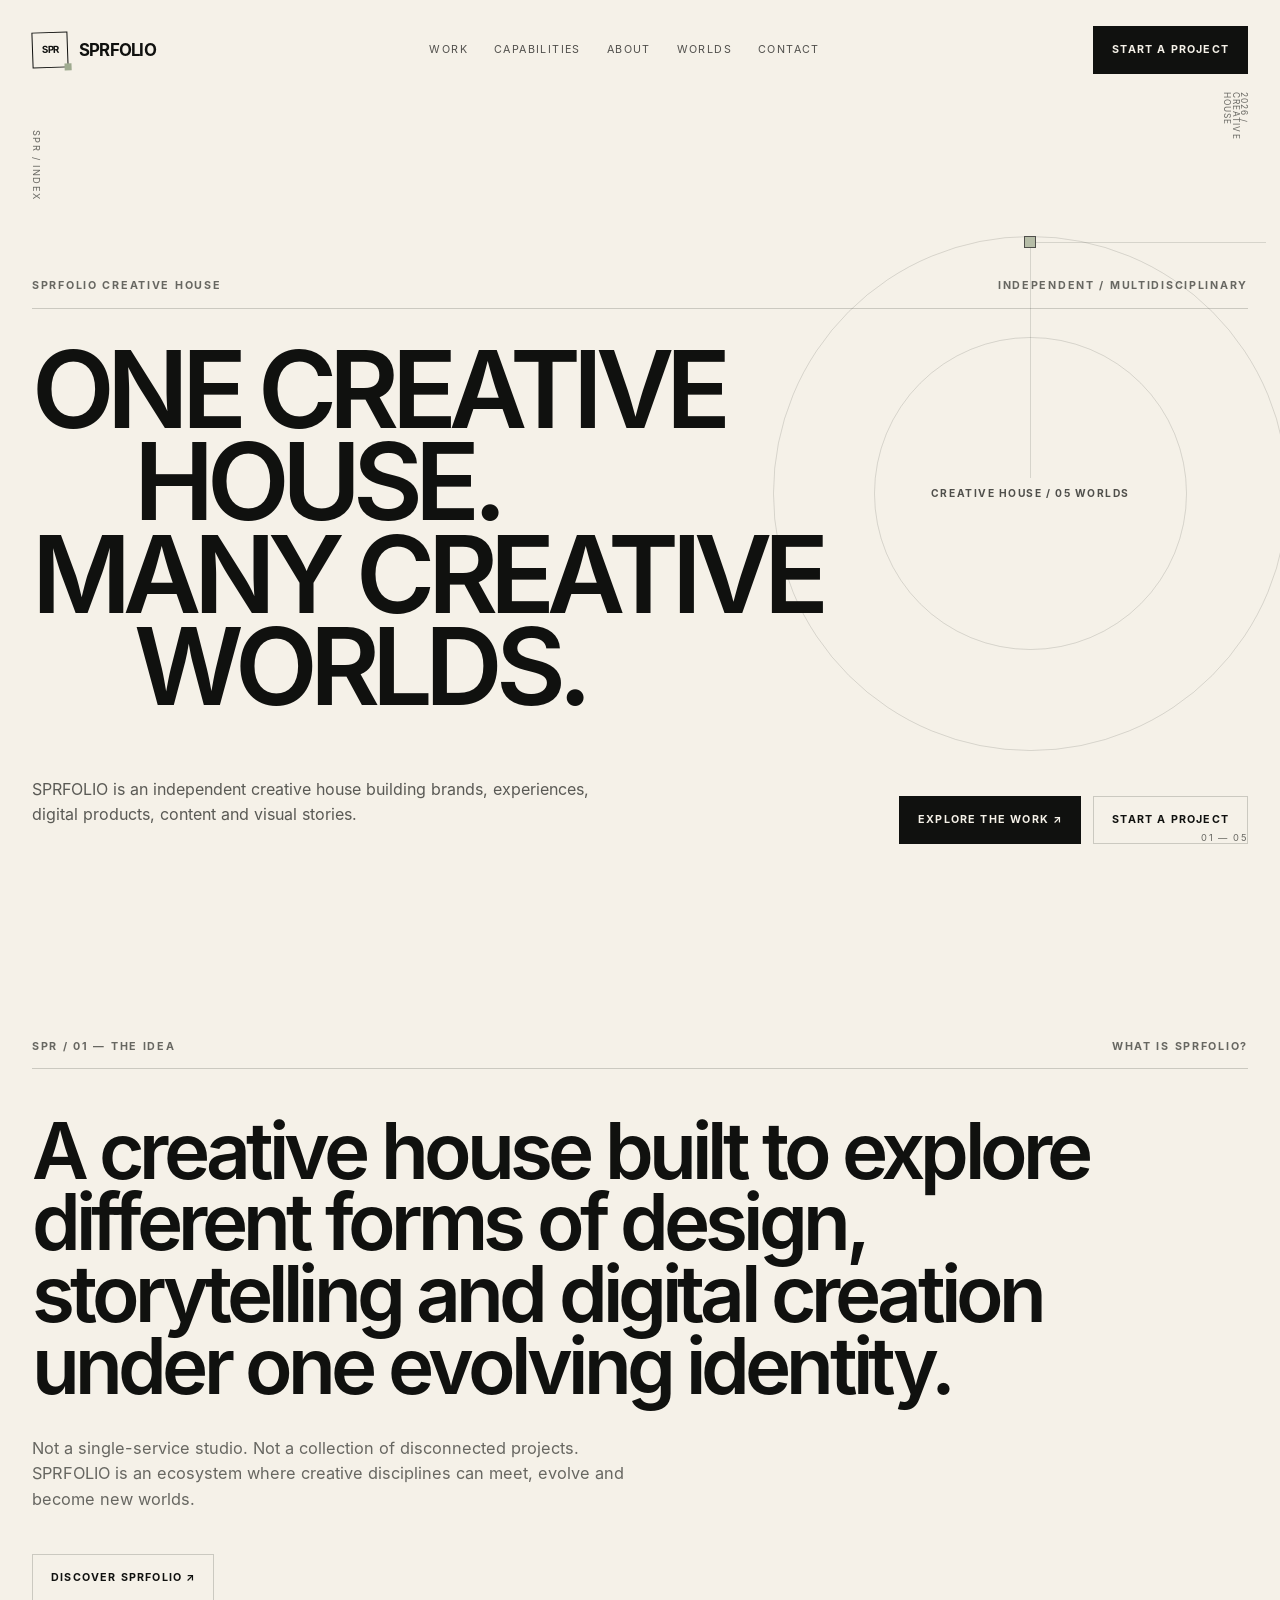
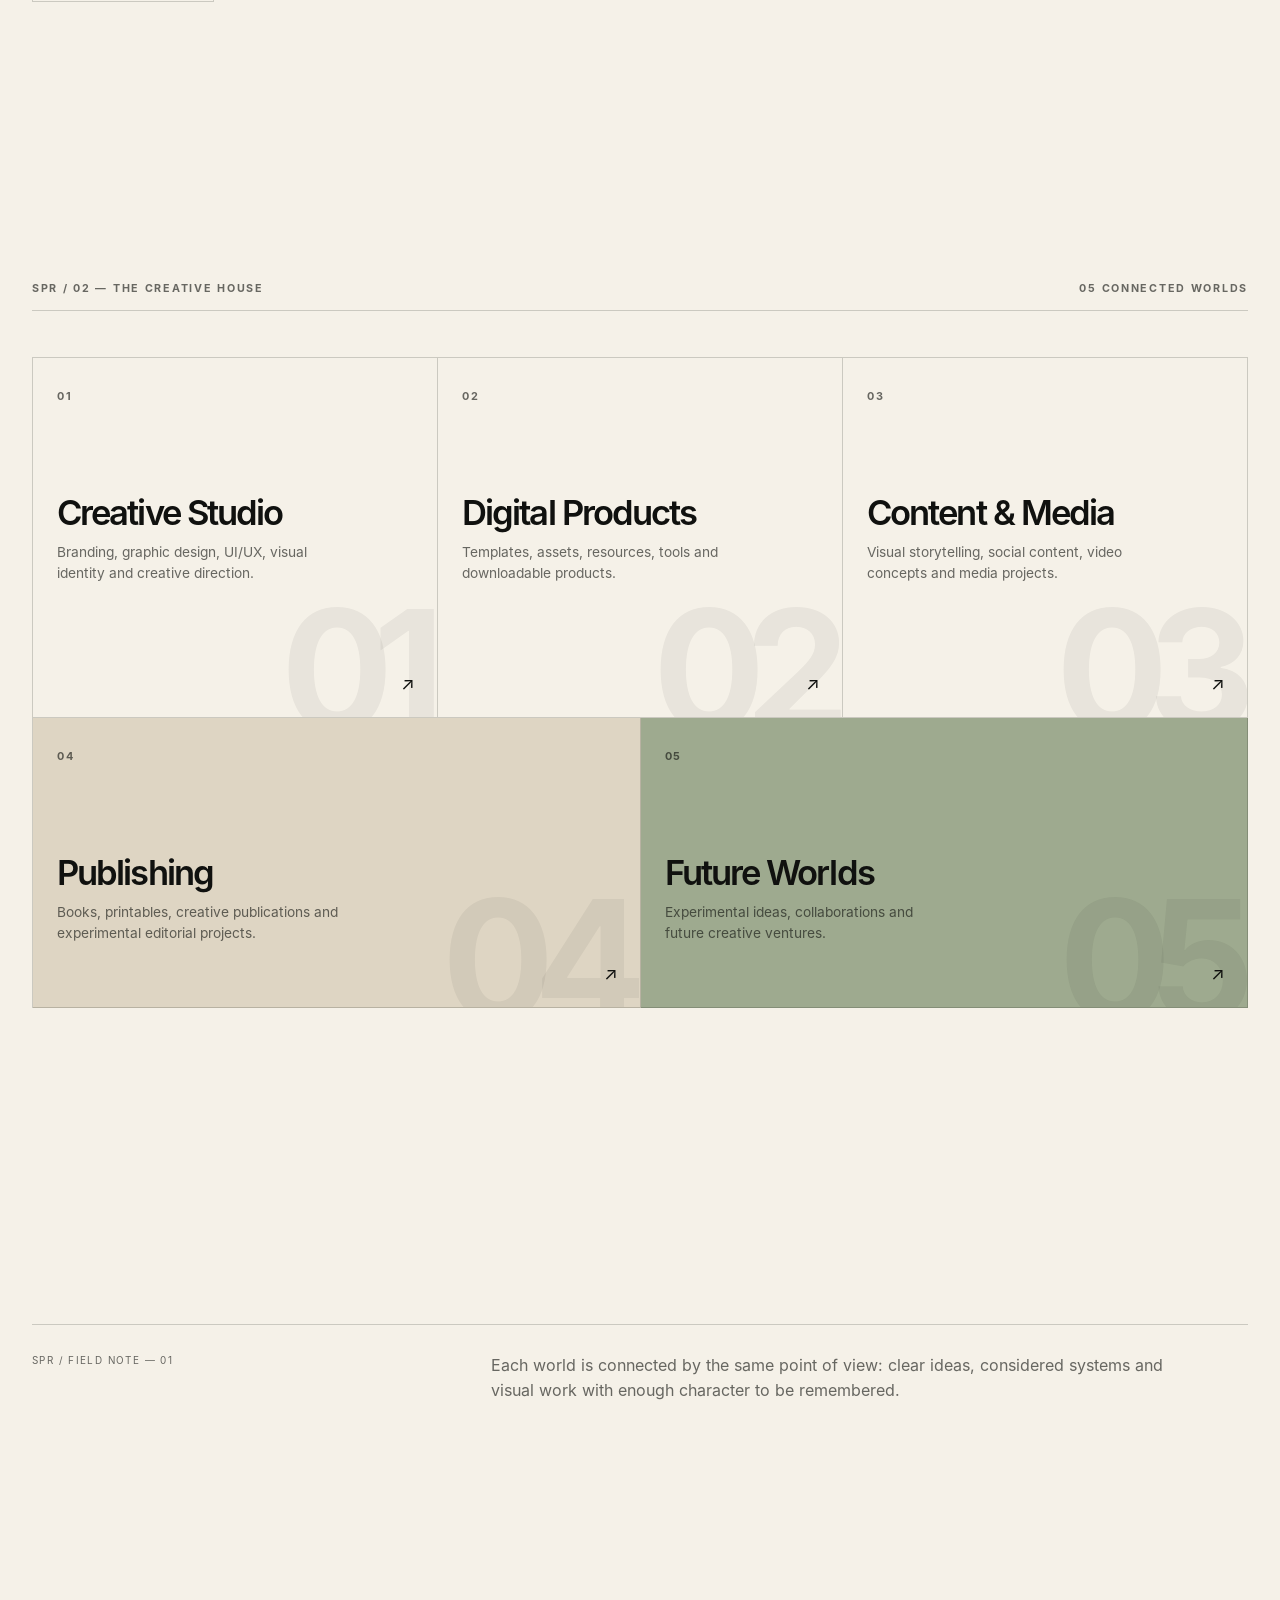
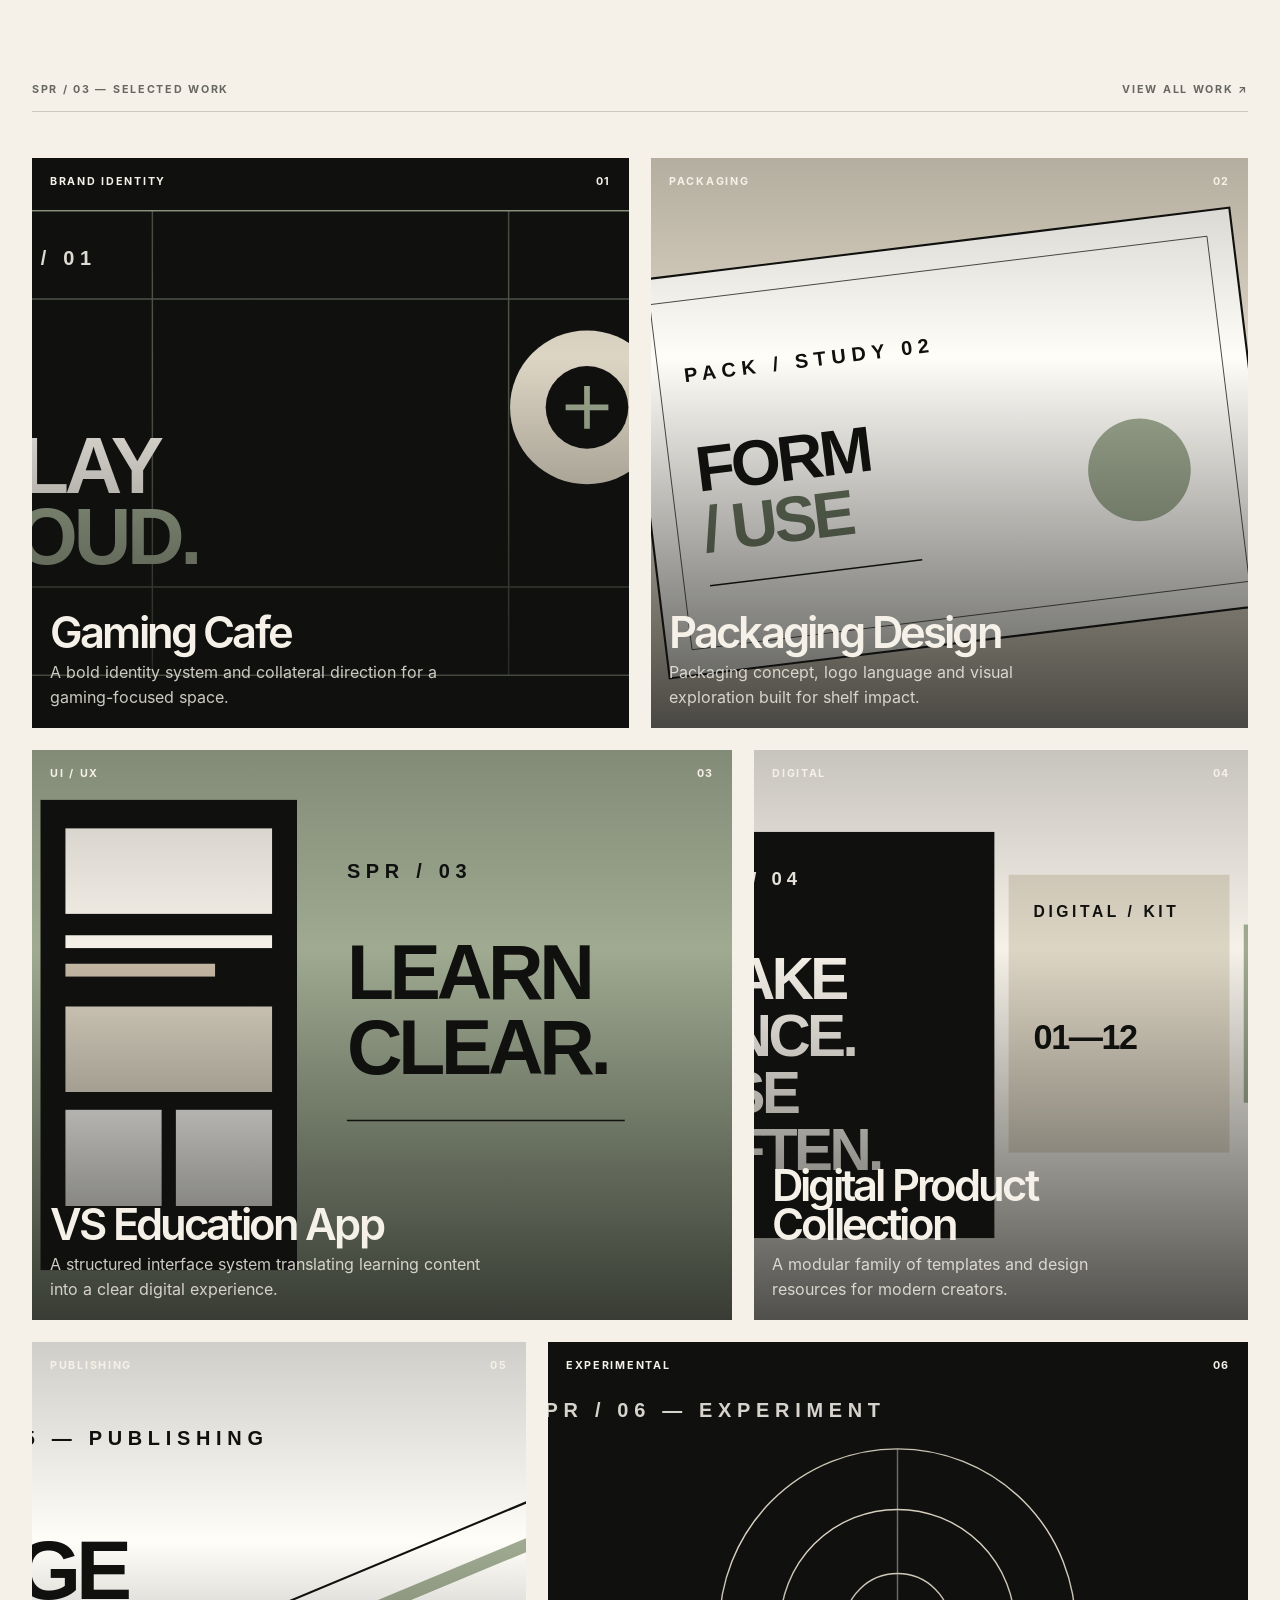
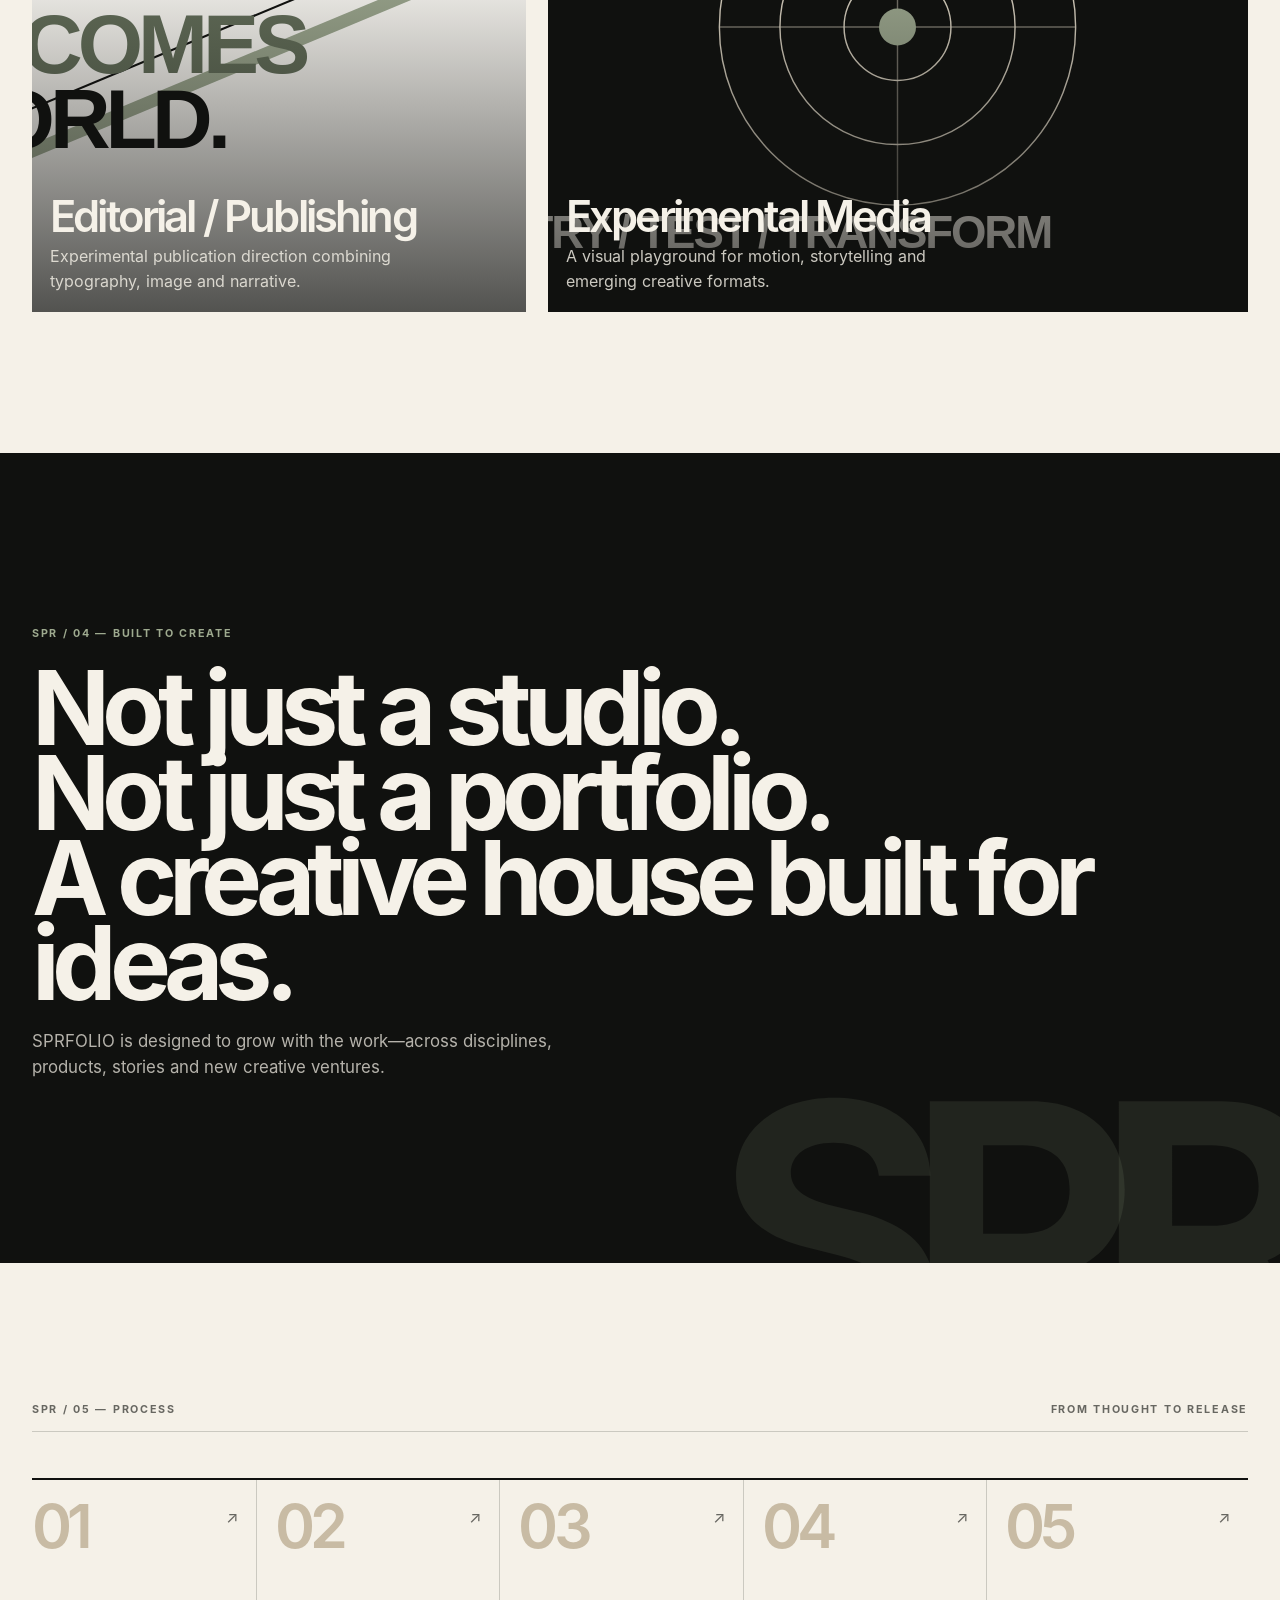
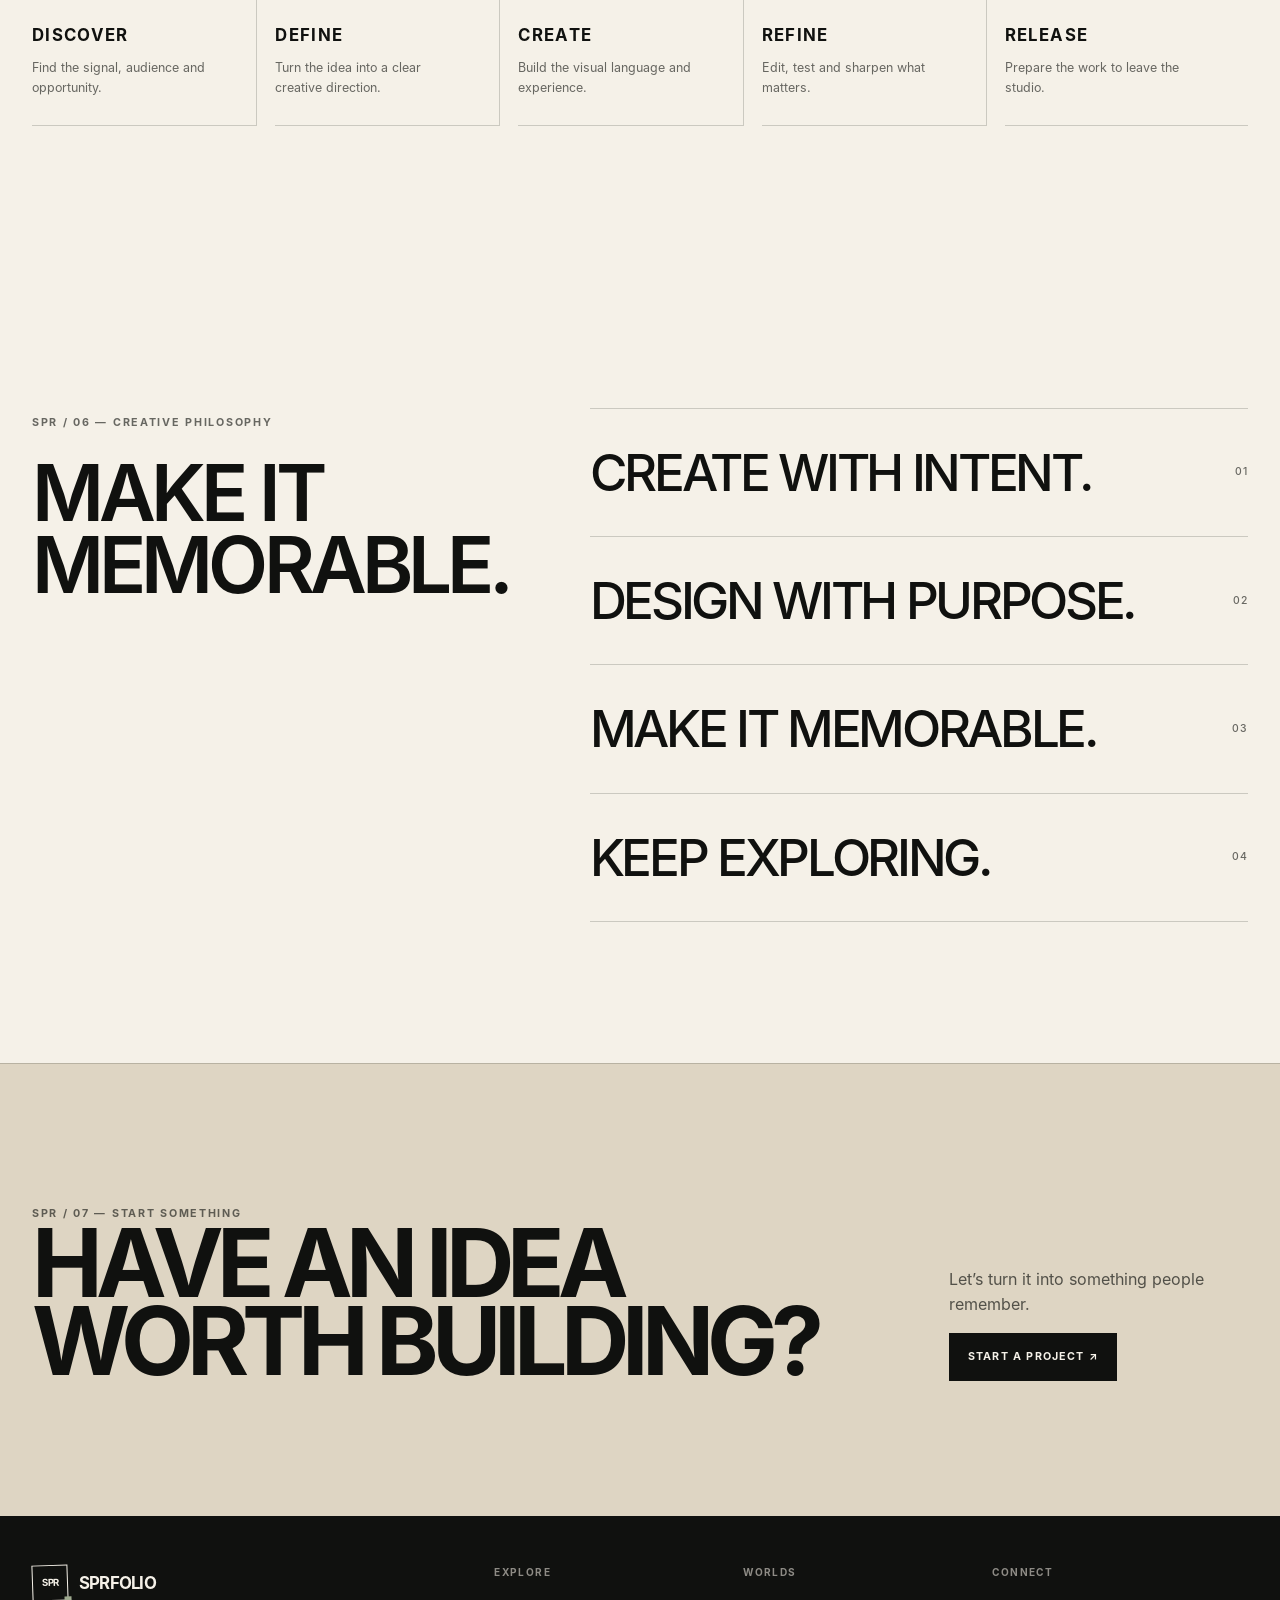
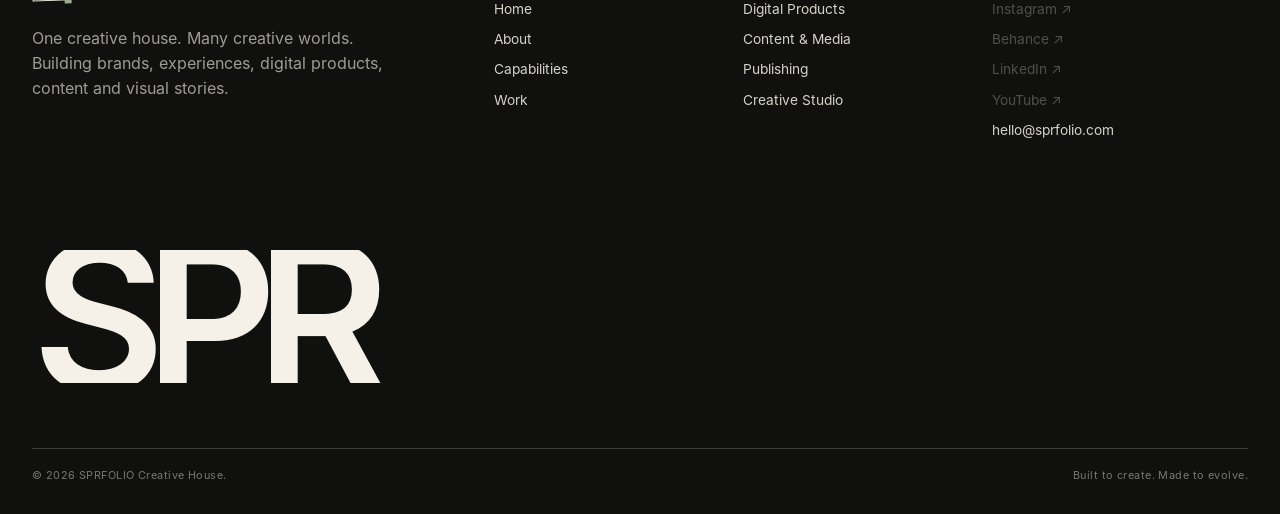
==== index.html @ b0bb8204 "Add files via upload" ====
<!doctype html><html lang="en"><head><meta charset="utf-8"><meta name="viewport" content="width=device-width,initial-scale=1"><meta name="color-scheme" content="light"><title>SPRFOLIO Creative House — Design, Digital, Content & Creative</title><meta name="description" content="SPRFOLIO is an independent creative house exploring branding, design, digital products, content, media and publishing."><meta property="og:title" content="SPRFOLIO Creative House — Design, Digital, Content & Creative"><meta property="og:description" content="SPRFOLIO is an independent creative house exploring branding, design, digital products, content, media and publishing."><meta property="og:type" content="website"><meta property="og:url" content="https://USERNAME.github.io/REPOSITORY/"><meta name="theme-color" content="#f5f1e8"><link rel="canonical" href="https://USERNAME.github.io/REPOSITORY/"><link rel="icon" href="favicon/favicon.svg"><link rel="stylesheet" href="css/style.css"><link rel="stylesheet" href="css/responsive.css"><link rel="stylesheet" href="css/animations.css"></head><body><header class="site-header"><div class="container"><nav class="nav-shell" aria-label="Primary navigation"><a class="brand" href="index.html" aria-label="SPRFOLIO home"><span class="brand-mark">SPR</span><span>SPRFOLIO</span></a><div class="nav-links"><a href="work.html">Work</a><a href="services.html">Capabilities</a><a href="about.html">About</a><a href="digital-products.html">Worlds</a><a href="contact.html">Contact</a></div><a class="nav-cta" href="contact.html">Start a project</a><button class="menu-toggle" type="button" aria-controls="mobile-navigation" aria-label="Open navigation" aria-expanded="false">☰</button></nav></div></header><div class="menu-overlay" id="mobile-navigation" aria-label="Mobile navigation" aria-hidden="true"><a href="work.html">Work ↗</a><a href="services.html">Capabilities ↗</a><a href="about.html">About ↗</a><a href="digital-products.html">Worlds ↗</a><a href="contact.html">Contact ↗</a><div class="menu-small"><span>SPRFOLIO CREATIVE HOUSE</span><span data-email></span></div></div>
<main>
<section class="hero"><div class="hero-index" aria-hidden="true"><span class="hero-node"></span><span class="hero-index-label">CREATIVE HOUSE / 05 WORLDS</span></div><div class="container"><div class="hero-copy"><div class="hero-meta"><span class="eyebrow">SPRFOLIO CREATIVE HOUSE</span><span class="eyebrow">INDEPENDENT / MULTIDISCIPLINARY</span></div><h1 class="display hero-title reveal"><span>ONE CREATIVE</span><span class="offset">HOUSE.</span><span>MANY CREATIVE</span><span class="offset">WORLDS.</span></h1><div class="hero-bottom reveal"><p class="hero-desc">SPRFOLIO is an independent creative house building brands, experiences, digital products, content and visual stories.</p><div><a class="button" href="work.html">Explore the work ↗</a> <a class="button secondary" href="contact.html">Start a project</a></div></div></div></div></section>
<section class="section"><div class="container"><div class="kicker-row"><span class="eyebrow">SPR / 01 — The idea</span><span class="eyebrow">What is SPRFOLIO?</span></div><div class="section-heading reveal"><h2 class="headline">A creative house built to explore different forms of design, storytelling and digital creation under one evolving identity.</h2><p>Not a single-service studio. Not a collection of disconnected projects. SPRFOLIO is an ecosystem where creative disciplines can meet, evolve and become new worlds.</p><a class="button secondary" href="about.html">Discover SPRFOLIO ↗</a></div></div></section>
<section class="section"><div class="container"><div class="kicker-row"><span class="eyebrow">SPR / 02 — The creative house</span><span class="eyebrow">05 connected worlds</span></div><div class="world-grid reveal"><a class="world" data-index="01" href="services.html"><span class="world-number">01</span><h3>Creative Studio</h3><p>Branding, graphic design, UI/UX, visual identity and creative direction.</p><span class="world-link">↗</span></a><a class="world" data-index="02" href="digital-products.html"><span class="world-number">02</span><h3>Digital Products</h3><p>Templates, assets, resources, tools and downloadable products.</p><span class="world-link">↗</span></a><a class="world" data-index="03" href="content-media.html"><span class="world-number">03</span><h3>Content & Media</h3><p>Visual storytelling, social content, video concepts and media projects.</p><span class="world-link">↗</span></a><a class="world" data-index="04" href="publishing.html"><span class="world-number">04</span><h3>Publishing</h3><p>Books, printables, creative publications and experimental editorial projects.</p><span class="world-link">↗</span></a><a class="world" data-index="05" href="about.html"><span class="world-number">05</span><h3>Future Worlds</h3><p>Experimental ideas, collaborations and future creative ventures.</p><span class="world-link">↗</span></a></div></div></section>
<section class="section section-note-wrap"><div class="container"><div class="section-note"><span class="editorial-mark">SPR / FIELD NOTE — 01</span><p>Each world is connected by the same point of view: clear ideas, considered systems and visual work with enough character to be remembered.</p></div></div></section>
<section class="section"><div class="container"><div class="kicker-row"><span class="eyebrow">SPR / 03 — Selected work</span><a class="eyebrow" href="work.html">View all work ↗</a></div><div class="work-grid reveal"><a class="project" href="work.html"><div class="project-visual"><img src="assets/work/gaming-cafe.svg" alt="SPRFOLIO project visual 1"></div><div class="project-top"><span class="label">Brand Identity</span><span class="label">01</span></div><div class="project-content"><h3>Gaming Cafe</h3><p>A bold identity system and collateral direction for a gaming-focused space.</p></div></a><a class="project" href="work.html"><div class="project-visual"><img src="assets/work/packaging.svg" alt="SPRFOLIO project visual 2"></div><div class="project-top"><span class="label">Packaging</span><span class="label">02</span></div><div class="project-content"><h3>Packaging Design</h3><p>Packaging concept, logo language and visual exploration built for shelf impact.</p></div></a><a class="project" href="work.html"><div class="project-visual"><img src="assets/work/vs-education.svg" alt="SPRFOLIO project visual 3"></div><div class="project-top"><span class="label">UI / UX</span><span class="label">03</span></div><div class="project-content"><h3>VS Education App</h3><p>A structured interface system translating learning content into a clear digital experience.</p></div></a><a class="project" href="work.html"><div class="project-visual"><img src="assets/work/digital-product.svg" alt="SPRFOLIO project visual 4"></div><div class="project-top"><span class="label">Digital</span><span class="label">04</span></div><div class="project-content"><h3>Digital Product Collection</h3><p>A modular family of templates and design resources for modern creators.</p></div></a><a class="project" href="work.html"><div class="project-visual"><img src="assets/work/publishing.svg" alt="SPRFOLIO project visual 5"></div><div class="project-top"><span class="label">Publishing</span><span class="label">05</span></div><div class="project-content"><h3>Editorial / Publishing</h3><p>Experimental publication direction combining typography, image and narrative.</p></div></a><a class="project" href="work.html"><div class="project-visual"><img src="assets/work/experimental.svg" alt="SPRFOLIO project visual 6"></div><div class="project-top"><span class="label">Experimental</span><span class="label">06</span></div><div class="project-content"><h3>Experimental Media</h3><p>A visual playground for motion, storytelling and emerging creative formats.</p></div></a></div></div></section>
<section class="statement"><div class="container"><span class="eyebrow">SPR / 04 — Built to create</span><h2>Not just a studio.<br>Not just a portfolio.<br>A creative house built for ideas.</h2><p>SPRFOLIO is designed to grow with the work—across disciplines, products, stories and new creative ventures.</p></div></section>
<section class="section"><div class="container"><div class="kicker-row"><span class="eyebrow">SPR / 05 — Process</span><span class="eyebrow">From thought to release</span></div><div class="process reveal"><div class="process-step"><strong>01</strong><h3>DISCOVER</h3><p>Find the signal, audience and opportunity.</p></div><div class="process-step"><strong>02</strong><h3>DEFINE</h3><p>Turn the idea into a clear creative direction.</p></div><div class="process-step"><strong>03</strong><h3>CREATE</h3><p>Build the visual language and experience.</p></div><div class="process-step"><strong>04</strong><h3>REFINE</h3><p>Edit, test and sharpen what matters.</p></div><div class="process-step"><strong>05</strong><h3>RELEASE</h3><p>Prepare the work to leave the studio.</p></div></div></div></section>
<section class="section"><div class="container"><div class="principles"><div><span class="eyebrow">SPR / 06 — Creative philosophy</span><h2 class="headline principle-heading">MAKE IT<br>MEMORABLE.</h2></div><div class="principle-list reveal"><div class="principle">CREATE WITH INTENT.<span>01</span></div><div class="principle">DESIGN WITH PURPOSE.<span>02</span></div><div class="principle">MAKE IT MEMORABLE.<span>03</span></div><div class="principle">KEEP EXPLORING.<span>04</span></div></div></div></div></section>
<section class="cta"><div class="container"><div class="cta-inner"><div><span class="eyebrow">SPR / 07 — Start something</span><h2>HAVE AN IDEA WORTH BUILDING?</h2></div><div><p>Let’s turn it into something people remember.</p><a class="button" href="contact.html">Start a project ↗</a></div></div></div></section></main><footer class="site-footer"><div class="container"><div class="footer-grid"><div class="footer-brand"><a class="brand" href="index.html"><span class="brand-mark">SPR</span><span>SPRFOLIO</span></a><p>One creative house. Many creative worlds. Building brands, experiences, digital products, content and visual stories.</p></div><div class="footer-col"><h4>Explore</h4><a href="index.html">Home</a><a href="about.html">About</a><a href="services.html">Capabilities</a><a href="work.html">Work</a></div><div class="footer-col"><h4>Worlds</h4><a href="digital-products.html">Digital Products</a><a href="content-media.html">Content & Media</a><a href="publishing.html">Publishing</a><a href="services.html">Creative Studio</a></div><div class="footer-col"><h4>Connect</h4><span class="social-pending" data-social="instagram" aria-disabled="true">Instagram ↗</span><span class="social-pending" data-social="behance" aria-disabled="true">Behance ↗</span><span class="social-pending" data-social="linkedin" aria-disabled="true">LinkedIn ↗</span><span class="social-pending" data-social="youtube" aria-disabled="true">YouTube ↗</span><a href="mailto:hello@sprfolio.com" data-email>hello@sprfolio.com</a></div></div><div class="footer-signature" aria-hidden="true">SPR</div><div class="footer-bottom"><span>© <span data-year></span> SPRFOLIO Creative House.</span><span>Built to create. Made to evolve.</span></div></div></footer>
<script src="js/main.js" defer></script><script src="js/navigation.js" defer></script></body></html>
---- css/style.css ----
@font-face{font-family:'Inter';src:url('../assets/fonts/woff2/Inter-Regular.woff2') format('woff2');font-weight:400;font-style:normal;font-display:swap}
@font-face{font-family:'Inter';src:url('../assets/fonts/woff2/Inter-Medium.woff2') format('woff2');font-weight:500;font-style:normal;font-display:swap}
@font-face{font-family:'Inter';src:url('../assets/fonts/woff2/Inter-SemiBold.woff2') format('woff2');font-weight:600;font-style:normal;font-display:swap}
@font-face{font-family:'Inter';src:url('../assets/fonts/woff2/Inter-Bold.woff2') format('woff2');font-weight:700;font-style:normal;font-display:swap}
@font-face{font-family:'Inter';src:url('../assets/fonts/woff2/Inter-ExtraBold.woff2') format('woff2');font-weight:800;font-style:normal;font-display:swap}

:root{
  --ink:#10110f;
  --paper:#f5f1e8;
  --white:#fffdf8;
  --beige:#ded5c3;
  --beige-deep:#c8bba4;
  --sage:#9eaa8f;
  --sage-deep:#64705a;
  --muted:rgba(16,17,15,.62);
  --line:rgba(16,17,15,.18);
  --line-dark:rgba(245,241,232,.2);
  --max:1440px;
  --ease:cubic-bezier(.2,.75,.2,1);
  --radius:0;
  --font-primary:'Inter',sans-serif;
  --space-xs:.5rem;
  --space-sm:1rem;
  --space-md:1.5rem;
  --space-lg:2.5rem;
  --space-xl:5rem;
}

*{box-sizing:border-box}
html{scroll-behavior:smooth;background:var(--paper)}
body{margin:0;background:var(--paper);color:var(--ink);font-family:var(--font-primary);line-height:1.55;overflow-x:hidden}
::selection{background:var(--sage);color:var(--ink)}
a{color:inherit;text-decoration:none}
button,input,select,textarea,option{font:inherit}
button{cursor:pointer}
.container{width:min(calc(100% - 64px),var(--max));margin-inline:auto}
.eyebrow,.label{font-size:.67rem;line-height:1.2;letter-spacing:.16em;text-transform:uppercase;font-weight:700;color:var(--muted)}
.display{font-size:clamp(3.7rem,8.4vw,9.4rem);line-height:.86;letter-spacing:-.072em;margin:0;font-weight:600}
.headline{font-size:clamp(2.65rem,6.1vw,6.8rem);line-height:.92;letter-spacing:-.062em;margin:0;font-weight:600}
.section{padding:clamp(90px,11vw,170px) 0}
.rule{height:1px;background:var(--line)}
.accent{color:var(--sage-deep)}

/* Brand / navigation */
.site-header{position:fixed;z-index:40;top:0;left:0;right:0;padding:18px 0;pointer-events:none;transform:translateY(0);transition:transform .42s var(--ease),opacity .42s ease;will-change:transform}.site-header.is-hidden{transform:translateY(calc(-100% - 24px));opacity:0}
.nav-shell{pointer-events:auto;display:flex;align-items:center;justify-content:space-between;min-height:58px;padding:8px 0;border-bottom:1px solid transparent;transition:background .3s ease,border-color .3s ease,box-shadow .3s ease}.site-header.is-scrolled .nav-shell{padding:8px 12px;border-color:var(--line);background:rgba(245,241,232,.9);backdrop-filter:blur(16px);-webkit-backdrop-filter:blur(16px);box-shadow:0 10px 30px rgba(16,17,15,.05)}
.brand{display:flex;align-items:center;gap:11px;font-weight:700;letter-spacing:-.045em;font-size:1.05rem}
.brand-mark{width:36px;height:36px;display:grid;place-items:center;border:1px solid var(--ink);font-size:.61rem;letter-spacing:-.09em;font-weight:700;position:relative;transform:rotate(-2deg)}
.brand-mark::after{content:"";position:absolute;width:7px;height:7px;background:var(--sage);right:-4px;bottom:-4px}
.nav-links{display:flex;gap:26px;align-items:center}
.nav-links a{font-size:.67rem;letter-spacing:.13em;text-transform:uppercase;color:rgba(16,17,15,.72);transition:color .25s ease}
.nav-links a:hover,.nav-links a[aria-current=page]{color:var(--ink)}
.nav-cta,.button{display:inline-flex;align-items:center;justify-content:center;gap:12px;min-height:48px;padding:0 18px;border:1px solid var(--ink);background:var(--ink);color:var(--paper);font-size:.67rem;font-weight:700;letter-spacing:.11em;text-transform:uppercase;transition:transform .3s var(--ease),background .3s,color .3s,border-color .3s}
.nav-cta:hover,.button:hover{transform:translateY(-3px);background:var(--sage);border-color:var(--sage);color:var(--ink)}
.button.secondary{background:transparent;color:var(--ink);border-color:var(--line)}
.button.secondary:hover{background:var(--white);border-color:var(--ink)}
.menu-toggle{display:none;background:none;border:0;color:var(--ink);font-size:1.25rem;width:42px;height:42px}

/* Hero: SPRFOLIO index / creative ecosystem */
.hero{min-height:100svh;display:flex;align-items:flex-end;padding:165px 0 56px;position:relative;isolation:isolate;background:var(--paper);overflow:hidden}
.hero::before{content:"SPR / INDEX";position:absolute;left:32px;top:130px;font-size:.58rem;line-height:1;letter-spacing:.15em;color:var(--muted);writing-mode:vertical-rl;pointer-events:none}
.hero::after{content:"01 — 05";position:absolute;right:32px;bottom:58px;font-size:.58rem;line-height:1;letter-spacing:.15em;color:var(--muted);pointer-events:none}
.hero-copy{max-width:1250px;width:100%}
.hero-meta{display:flex;justify-content:space-between;gap:30px;margin-bottom:34px;padding-bottom:15px;border-bottom:1px solid var(--line)}
.hero-meta span:last-child{text-align:right}
.hero-title span{display:block}
.hero-title .offset{margin-left:8vw}
.hero-bottom{display:grid;grid-template-columns:1fr auto;align-items:end;gap:40px;margin-top:48px}
.hero-desc{max-width:570px;color:rgba(16,17,15,.68);font-size:1rem;line-height:1.6}
.hero-bottom .button+.button{margin-left:7px}
.hero-index{position:absolute;z-index:-1;right:-5vw;top:20%;width:min(49vw,720px);height:min(49vw,720px);opacity:.72;pointer-events:none}
.hero-index::before{content:"";position:absolute;inset:9%;border:1px solid var(--line);border-radius:50%}
.hero-index::after{content:"";position:absolute;inset:25%;border:1px solid var(--line);border-radius:50%}
.hero-node{position:absolute;left:50%;top:9%;width:12px;height:12px;background:var(--sage);border:1px solid var(--ink);transform:translateX(-50%)}
.hero-node::before,.hero-node::after{content:"";position:absolute;background:var(--ink)}
.hero-node::before{width:1px;height:230px;left:5px;top:11px;opacity:.18}
.hero-node::after{height:1px;width:230px;left:11px;top:5px;opacity:.18}
.hero-index-label{position:absolute;left:50%;top:50%;transform:translate(-50%,-50%);font-size:.64rem;letter-spacing:.15em;font-weight:700;white-space:nowrap}

/* Editorial section rhythm */
.kicker-row{display:flex;justify-content:space-between;gap:24px;margin-bottom:46px;padding-bottom:14px;border-bottom:1px solid var(--line)}
.section-heading{max-width:1120px}
.section-heading p{max-width:610px;color:var(--muted);font-size:1.02rem;margin:34px 0}

/* Creative worlds = connected index, not cards */
.world-grid{display:grid;grid-template-columns:repeat(12,1fr);border-top:1px solid var(--line);border-left:1px solid var(--line);position:relative}
.world{min-height:360px;padding:24px;grid-column:span 4;border-right:1px solid var(--line);border-bottom:1px solid var(--line);position:relative;overflow:hidden;transition:background .35s ease,color .35s ease,transform .35s var(--ease)}
.world:nth-child(4){grid-column:span 6;min-height:290px;background:var(--beige)}
.world:nth-child(5){grid-column:span 6;min-height:290px;background:var(--sage)}
.world:hover{background:var(--ink);color:var(--paper);transform:translateY(-4px);z-index:2}
.world-number{font-size:.68rem;letter-spacing:.15em;color:var(--muted);font-weight:700}
.world:hover .world-number{color:var(--sage)}
.world h3{font-size:clamp(1.7rem,2.7vw,2.7rem);line-height:.95;letter-spacing:-.055em;margin:90px 0 12px;font-weight:600}
.world p{color:var(--muted);font-size:.86rem;margin:0;max-width:290px}
.world:hover p{color:rgba(245,241,232,.72)}
.world-link{position:absolute;right:22px;bottom:20px;font-size:1.1rem}
.world::after{content:attr(data-index);position:absolute;right:12px;bottom:-.22em;font-size:clamp(7rem,13vw,12rem);line-height:1;color:rgba(16,17,15,.055);font-weight:700;letter-spacing:-.12em;pointer-events:none}.world:hover::after{color:rgba(245,241,232,.08)}

/* Work: authored project covers */
.work-grid{display:grid;grid-template-columns:repeat(12,1fr);gap:22px}
.project{grid-column:span 6;min-height:570px;background:var(--ink);color:var(--paper);border:0;position:relative;overflow:hidden;display:flex;flex-direction:column;justify-content:space-between;padding:18px;transition:transform .45s var(--ease),box-shadow .45s var(--ease)}
.project:nth-child(3){grid-column:span 7}.project:nth-child(4){grid-column:span 5}.project:nth-child(5){grid-column:span 5}.project:nth-child(6){grid-column:span 7}
.project:hover{transform:translateY(-5px);box-shadow:14px 14px 0 var(--sage)}
.project-visual{position:absolute;inset:0;overflow:hidden;background:var(--ink)}
.project-visual img{width:100%;height:100%;display:block;object-fit:cover;transition:transform .7s var(--ease);filter:saturate(.92)}
.project:hover .project-visual img{transform:scale(1.025)}
.project-visual::after{content:"";position:absolute;inset:0;background:linear-gradient(180deg,rgba(16,17,15,.2),transparent 35%,rgba(16,17,15,.72));pointer-events:none}
.project-content,.project-top{position:relative;z-index:2}.project-top{display:flex;justify-content:space-between}.project-content{margin-top:auto;padding-right:70px}.project h3{font-size:clamp(2rem,3.4vw,3.7rem);line-height:.9;letter-spacing:-.065em;margin:8px 0;font-weight:600}.project p{max-width:430px;color:rgba(245,241,232,.82);margin:0}.project .label{color:var(--paper)}
.project::after{content:"OPEN CASE / ↗";position:absolute;right:20px;bottom:20px;z-index:3;font-size:.61rem;letter-spacing:.14em;color:var(--paper);padding:8px 9px;border:1px solid rgba(245,241,232,.45);opacity:0;transform:translateY(8px);transition:.3s ease}.project:hover::after{opacity:1;transform:none}

/* Signature statement */
.statement{background:var(--ink);color:var(--paper);padding:clamp(100px,13vw,190px) 0;position:relative;overflow:hidden}
.statement::after{content:"SPR";position:absolute;right:-.02em;bottom:-.24em;font-size:clamp(12rem,28vw,34rem);line-height:.65;color:rgba(158,170,143,.12);font-weight:700;letter-spacing:-.12em;pointer-events:none}
.statement .eyebrow{color:var(--sage)}
.statement h2{max-width:1150px;font-size:clamp(3.4rem,8vw,9.4rem);line-height:.83;letter-spacing:-.075em;margin:22px 0;position:relative;z-index:1}
.statement p{max-width:570px;font-size:1.05rem;color:rgba(245,241,232,.72);position:relative;z-index:1}

/* Process: editorial sequence, not service cards */
.process{display:grid;grid-template-columns:repeat(5,1fr);border-top:2px solid var(--ink)}
.process-step{padding:22px 18px 28px 0;min-height:205px;border-bottom:1px solid var(--line);position:relative;overflow:hidden}.process-step:not(:last-child){margin-right:18px;border-right:1px solid var(--line)}
.process-step strong{display:block;font-size:3.8rem;line-height:.8;color:var(--beige-deep);letter-spacing:-.08em;font-weight:600}.process-step h3{font-size:1.05rem;margin:72px 0 0;font-weight:700;letter-spacing:.08em}.process-step p{color:var(--muted);font-size:.78rem;max-width:180px;margin:10px 0 0}.process-step::after{content:"↗";position:absolute;right:18px;top:25px;color:var(--muted)}.process-step:hover{background:transparent}.process-step:hover strong{color:var(--sage-deep)}

/* Principles */
.principles{display:grid;grid-template-columns:1fr 2fr;gap:80px}
.principle-list{border-top:1px solid var(--line)}
.principle{display:flex;align-items:center;justify-content:space-between;padding:24px 0;border-bottom:1px solid var(--line);font-size:clamp(1.9rem,4vw,4.8rem);letter-spacing:-.065em;font-weight:500;transition:padding .3s ease,color .3s ease}
.principle:hover{padding-left:16px;color:var(--sage-deep)}
.principle span{font-size:.65rem;color:var(--muted);letter-spacing:.1em}

/* CTA / footer signature */
.cta{padding:135px 0;border-top:1px solid var(--line);background:var(--beige)}
.cta-inner{display:flex;justify-content:space-between;align-items:flex-end;gap:40px}
.cta h2{font-size:clamp(3.1rem,7.4vw,8rem);line-height:.83;letter-spacing:-.075em;margin:0;max-width:1000px}
.cta p{max-width:430px;color:rgba(16,17,15,.68)}
.site-footer{background:var(--ink);color:var(--paper);padding:48px 0 30px;border-top:1px solid var(--ink)}
.site-footer .brand-mark{border-color:var(--paper)}
.site-footer .brand-mark::after{background:var(--sage)}
.footer-grid{display:grid;grid-template-columns:2fr 1fr 1fr 1.2fr;gap:36px}
.footer-brand p{color:rgba(245,241,232,.62);max-width:380px;margin-top:25px}
.footer-signature{margin-top:100px;font-size:clamp(5rem,16vw,15rem);line-height:.65;letter-spacing:-.1em;font-weight:600;color:var(--paper);overflow:hidden}
.footer-col h4{font-size:.63rem;letter-spacing:.14em;text-transform:uppercase;color:rgba(245,241,232,.55);margin:0 0 18px}
.footer-col a{display:block;margin:9px 0;color:rgba(245,241,232,.86);font-size:.86rem;transition:color .25s ease,transform .25s ease}
.footer-col a:hover{color:var(--sage);transform:translateX(4px)}
.footer-bottom{margin-top:65px;padding-top:18px;border-top:1px solid var(--line-dark);display:flex;justify-content:space-between;color:rgba(245,241,232,.45);font-size:.68rem;letter-spacing:.04em}

/* Interior pages */
.page-hero{padding:185px 0 90px;border-bottom:1px solid var(--line);position:relative}
.page-hero::after{content:"SPR / 00";position:absolute;right:32px;bottom:30px;font-size:.62rem;letter-spacing:.16em;color:var(--muted)}
.page-hero .display{max-width:1200px;font-size:clamp(3.7rem,8vw,9.1rem)}
.page-hero p{max-width:680px;color:var(--muted);font-size:1.05rem;margin:34px 0 0}
.split{display:grid;grid-template-columns:1fr 2fr;gap:90px}
.copy{max-width:780px}.copy h2{font-size:clamp(2.4rem,5.2vw,5.6rem);line-height:.9;letter-spacing:-.06em;margin:0 0 28px;font-weight:600}.copy p{color:rgba(16,17,15,.68);font-size:1.02rem}
.cap-grid{display:grid;grid-template-columns:repeat(2,1fr);gap:1px;background:var(--line);border:1px solid var(--line)}
.cap{background:var(--paper);padding:30px;min-height:280px;transition:background .3s ease}.cap:hover{background:var(--white)}
.cap h3{font-size:1.55rem;margin:52px 0 16px;font-weight:600}.cap ul{padding:0;margin:0;list-style:none;color:var(--muted)}.cap li{padding:5px 0}
.timeline{border-top:1px solid var(--line)}
.timeline-row{display:grid;grid-template-columns:140px 1fr 2fr;gap:30px;padding:30px 0;border-bottom:1px solid var(--line)}.timeline-row p{color:var(--muted);margin:0}
.universe{display:grid;grid-template-columns:repeat(4,1fr);gap:0;border-top:1px solid var(--line);border-left:1px solid var(--line)}
.universe span{border-right:1px solid var(--line);border-bottom:1px solid var(--line);padding:24px;min-height:110px;display:flex;align-items:flex-end;font-size:1.05rem;transition:.3s}.universe span:hover{background:var(--sage);color:var(--ink)}

/* Portfolio */
.filter-bar{display:flex;flex-wrap:wrap;gap:7px;margin-bottom:30px}
.filter{border:1px solid var(--line);background:transparent;color:var(--muted);padding:10px 13px;font-size:.62rem;letter-spacing:.1em;text-transform:uppercase;font-weight:700;transition:.25s}
.filter.active,.filter:hover{background:var(--ink);border-color:var(--ink);color:var(--paper)}
.portfolio-grid{display:grid;grid-template-columns:repeat(12,1fr);gap:16px}
.portfolio-card{grid-column:span 4;border:0;border-top:1px solid var(--ink);background:transparent;min-height:500px;padding:14px 0 0;display:flex;flex-direction:column;transition:transform .35s var(--ease)}
.field input:focus-visible,.field select:focus-visible,.field textarea:focus-visible{outline:2px solid var(--sage-deep);outline-offset:5px}.footer-col .social-pending,.contact-details .social-pending{display:block;margin:9px 0;color:rgba(245,241,232,.5);font-size:.86rem}.contact-details .social-pending{color:var(--ink);font-size:1.2rem;margin:8px 0}.social-pending{opacity:.55;cursor:default}.social-pending:hover{opacity:.45}.brand[aria-current="page"]{text-decoration:none}.filter:focus-visible,.button:focus-visible,.menu-toggle:focus-visible,.nav-links a:focus-visible,.nav-cta:focus-visible,.brand:focus-visible,.menu-overlay a:focus-visible,.footer-col a:focus-visible,.contact-details a:focus-visible{outline:2px solid var(--sage-deep);outline-offset:4px}.portfolio-card.hidden{display:none!important}.portfolio-card:nth-child(2n){grid-column:span 5}.portfolio-card:nth-child(3n){grid-column:span 3}.portfolio-card.hidden{display:none}.portfolio-card:hover{transform:translateY(-4px)}
.portfolio-art{height:300px;margin-bottom:20px;background:var(--ink);position:relative;overflow:hidden}.portfolio-art img{width:100%;height:100%;display:block;object-fit:cover;transition:transform .65s var(--ease)}.portfolio-card:hover .portfolio-art img{transform:scale(1.02)}
.portfolio-card h3{font-size:1.35rem;margin:8px 0;font-weight:600}.portfolio-card p{color:var(--muted);margin:0}.portfolio-meta{display:flex;justify-content:space-between;margin-top:auto;padding-top:20px}.portfolio-meta span{font-size:.62rem;letter-spacing:.1em;text-transform:uppercase;color:var(--muted)}

/* Products / media / publishing */
.product-grid,.media-grid{display:grid;grid-template-columns:repeat(3,1fr);gap:16px}.product,.media-card{border:1px solid var(--line);background:var(--white);padding:14px}.product-art,.media-art{height:350px;background:var(--ink);display:grid;place-items:center;position:relative;overflow:hidden}.product-art::before{content:"SPRFOLIO";font-size:clamp(2.2rem,5vw,5.5rem);font-weight:700;letter-spacing:-.09em;transform:rotate(-8deg);color:var(--paper)}.product-art::after{content:"DIGITAL / 01";position:absolute;left:16px;top:16px;font-size:.58rem;letter-spacing:.14em;color:var(--paper)}
.product h3,.media-card h3{font-size:1.3rem;margin:18px 0 7px;font-weight:600}.product p,.media-card p{color:var(--muted);margin:0}.product-bottom{display:flex;justify-content:space-between;align-items:center;margin-top:20px}.price{color:var(--sage-deep);font-weight:700}.media-art{height:300px;background:var(--sage)}.media-art::after{content:"PLAY ↗";border:1px solid var(--ink);padding:12px;position:absolute;font-size:.62rem;letter-spacing:.12em}.media-card:nth-child(2) .media-art{background:var(--beige)}.media-card:nth-child(3) .media-art{background:var(--paper)}.media-card:nth-child(4) .media-art{background:var(--ink);color:var(--paper)}.media-card:nth-child(5) .media-art{background:var(--sage)}.media-card:nth-child(6) .media-art{background:var(--beige)}
.publication-grid{display:grid;grid-template-columns:repeat(4,1fr);gap:16px}.publication{min-height:540px;border:1px solid var(--line);padding:14px;background:var(--white);display:flex;flex-direction:column;justify-content:space-between}.cover{flex:1;display:flex;align-items:flex-end;padding:22px;background:var(--beige);color:var(--ink);min-height:440px;position:relative;overflow:hidden}.cover::before{content:"SPRFOLIO / EDITION";position:absolute;top:20px;left:20px;font-size:.58rem;letter-spacing:.14em}.cover h3{font-size:2.5rem;line-height:.86;letter-spacing:-.07em;margin:0;font-weight:600}.publication:nth-child(2) .cover{background:var(--sage)}.publication:nth-child(3) .cover{background:var(--paper)}.publication:nth-child(4) .cover{background:var(--ink);color:var(--paper)}

/* Contact */
.contact-layout{display:grid;grid-template-columns:1fr 1.3fr;gap:90px}.contact-note{color:var(--muted);max-width:470px;font-size:1.02rem}.form{border-top:1px solid var(--line)}.field{padding:21px 0;border-bottom:1px solid var(--line)}.field label{display:block;font-size:.63rem;letter-spacing:.12em;text-transform:uppercase;color:var(--muted);margin-bottom:10px;font-weight:700}.field input,.field select,.field textarea{width:100%;background:transparent;border:0;color:var(--ink);outline:0;font-size:1rem}.field select{appearance:none}.field textarea{min-height:150px;resize:vertical}.field input::placeholder,.field textarea::placeholder{color:rgba(16,17,15,.42)}.form-actions{display:flex;justify-content:space-between;align-items:center;gap:20px;padding-top:24px}.form-status{color:var(--sage-deep);font-size:.82rem;min-height:1.4em}.contact-details{margin-top:60px}.contact-details a{display:block;font-size:1.2rem;margin:8px 0}

/* Motion */
.reveal{opacity:0;transform:translateY(22px);transition:opacity .75s var(--ease),transform .75s var(--ease)}
.reveal.is-visible{opacity:1;transform:none}
.menu-overlay{position:fixed;inset:0;background:var(--paper);z-index:60;padding:125px 32px 40px;transform:translateY(-100%);transition:transform .55s var(--ease);display:flex;flex-direction:column}.menu-overlay::before{content:'SPR / NAVIGATION';position:absolute;left:32px;top:88px;font-size:.62rem;letter-spacing:.16em;color:var(--muted)}
.menu-overlay.open{transform:none}.menu-overlay a{font-size:clamp(2.45rem,9vw,5.5rem);line-height:1.02;letter-spacing:-.065em;border-bottom:1px solid var(--line);padding:10px 0;font-weight:500}.menu-overlay .menu-small{margin-top:auto;display:flex;justify-content:space-between;color:var(--muted);font-size:.7rem;letter-spacing:.1em}


/* SPR editorial system */
.site-header::after{content:"2026 / CREATIVE HOUSE";position:fixed;right:32px;top:92px;font-size:.52rem;line-height:1;letter-spacing:.13em;color:var(--muted);writing-mode:vertical-rl;pointer-events:none}
.section-heading .button{margin-top:8px}
.kicker-row a{transition:color .25s ease}.kicker-row a:hover{color:var(--sage-deep)}
.section-note{display:grid;grid-template-columns:1fr 2fr;gap:80px;padding-top:28px;margin-top:34px;border-top:1px solid var(--line)}
.section-note p{max-width:680px;margin:0;color:var(--muted)}
.editorial-mark{font-size:.62rem;letter-spacing:.14em;color:var(--muted);text-transform:uppercase}
.page-hero .eyebrow{display:flex;justify-content:space-between}

@media(max-width:1050px){.site-header::after{display:none}.container{width:min(calc(100% - 48px),var(--max))}.world{grid-column:span 6}.world:nth-child(4),.world:nth-child(5){grid-column:span 6}.process{grid-template-columns:repeat(2,1fr)}.footer-grid{grid-template-columns:2fr 1fr 1fr}.contact-layout{grid-template-columns:1fr;gap:55px}.publication-grid{grid-template-columns:repeat(2,1fr)}.product-grid,.media-grid{grid-template-columns:repeat(2,1fr)}.universe{grid-template-columns:repeat(2,1fr)}}
@media(max-width:760px){.container{width:min(calc(100% - 32px),var(--max))}.site-header{padding:12px 0}.nav-links,.nav-cta{display:none}.menu-toggle{display:block}.hero{padding:132px 0 35px}.hero::before{left:7px;top:122px;font-size:.52rem}.hero::after{right:12px;bottom:34px;font-size:.52rem}.hero-meta{display:block}.hero-meta span:last-child{text-align:left;margin-top:10px}.hero-title .offset{margin-left:0}.hero-bottom,.cta-inner,.principles{display:block}.hero-desc{font-size:.94rem}.hero-bottom .button{margin-top:26px}.hero-bottom .button+.button{margin-left:4px}.hero-index{width:92vw;height:92vw;right:-44vw;top:29%;opacity:.5}.hero-index-label{font-size:.54rem}.world-grid,.process,.cap-grid,.universe,.product-grid,.media-grid,.publication-grid{grid-template-columns:1fr}.world,.world:nth-child(4),.world:nth-child(5){grid-column:auto;min-height:270px}.world h3{margin-top:70px}.work-grid,.portfolio-grid{display:grid;grid-template-columns:1fr}.project,.project:nth-child(n),.portfolio-card,.portfolio-card:nth-child(n){grid-column:auto;min-height:440px}.portfolio-art{height:245px}.section-note{grid-template-columns:1fr;gap:20px}.statement h2{font-size:clamp(3rem,15vw,5.4rem)}.timeline-row{grid-template-columns:70px 1fr;gap:14px}.timeline-row p{grid-column:2}.footer-grid{grid-template-columns:1fr 1fr}.footer-brand{grid-column:1/-1}.footer-signature{margin-top:75px;font-size:25vw}.footer-bottom{margin-top:45px;display:block}.footer-bottom span{display:block;margin-top:8px}.page-hero{padding:145px 0 60px}.page-hero .eyebrow{gap:12px 24px}.page-hero .display{font-size:clamp(3.15rem,15vw,5.8rem);line-height:.9}.contact-layout{gap:30px}.form-actions{align-items:flex-start;flex-direction:column}.menu-overlay{padding-left:16px;padding-right:16px}.display{font-size:clamp(3rem,14vw,5.7rem);line-height:.9;letter-spacing:-.065em}.page-hero .eyebrow{flex-wrap:wrap}.cta{padding:100px 0}}
@media(max-width:430px){.nav-shell{padding-left:0;padding-right:0}.site-header.is-scrolled .nav-shell{padding-left:8px;padding-right:8px}.menu-overlay::before{left:16px}.process-step{min-height:175px}.process-step strong{font-size:3rem}.process-step h3{margin-top:52px}.section-note{display:block}.section-note p{margin-top:10px}.hero-bottom .button,.hero-bottom .button+.button{width:100%;margin:7px 0 0}.hero-bottom .button:first-child{margin-top:24px}.project{min-height:400px}.footer-grid{grid-template-columns:1fr}.footer-brand{grid-column:auto}}
@media(prefers-reduced-motion:reduce){html{scroll-behavior:auto}*,*::before,*::after{animation-duration:.001ms!important;animation-iteration-count:1!important;transition-duration:.001ms!important}.reveal{opacity:1;transform:none}}
.principle-heading{margin-top:25px}.contact-social-label{display:block;margin-top:30px}
.product-art img,.media-art img{width:100%;height:100%;display:block;object-fit:cover;transition:transform .65s var(--ease)}
.product:hover .product-art img,.media-card:hover .media-art img{transform:scale(1.02)}
.product-art::before,.product-art::after,.media-art::before,.media-art::after{display:none}
.publication .cover{position:relative;overflow:hidden}
.publication .cover::before{content:"";position:absolute;inset:18px;border:1px solid rgba(16,17,15,.25);pointer-events:none}
.publication:nth-child(odd) .cover::after{content:"SPR / EDITION";position:absolute;top:28px;right:22px;font-size:.55rem;letter-spacing:.14em;color:rgba(16,17,15,.55)}
.publication:nth-child(even) .cover::after{content:"SPRFOLIO / PRINT";position:absolute;top:28px;right:22px;font-size:.55rem;letter-spacing:.14em;color:rgba(16,17,15,.55)}
---- css/responsive.css ----
/* Responsive rules live in css/style.css so the visual system remains easy to audit. */
---- css/animations.css ----
/* Intentional motion is defined beside each component in style.css. */
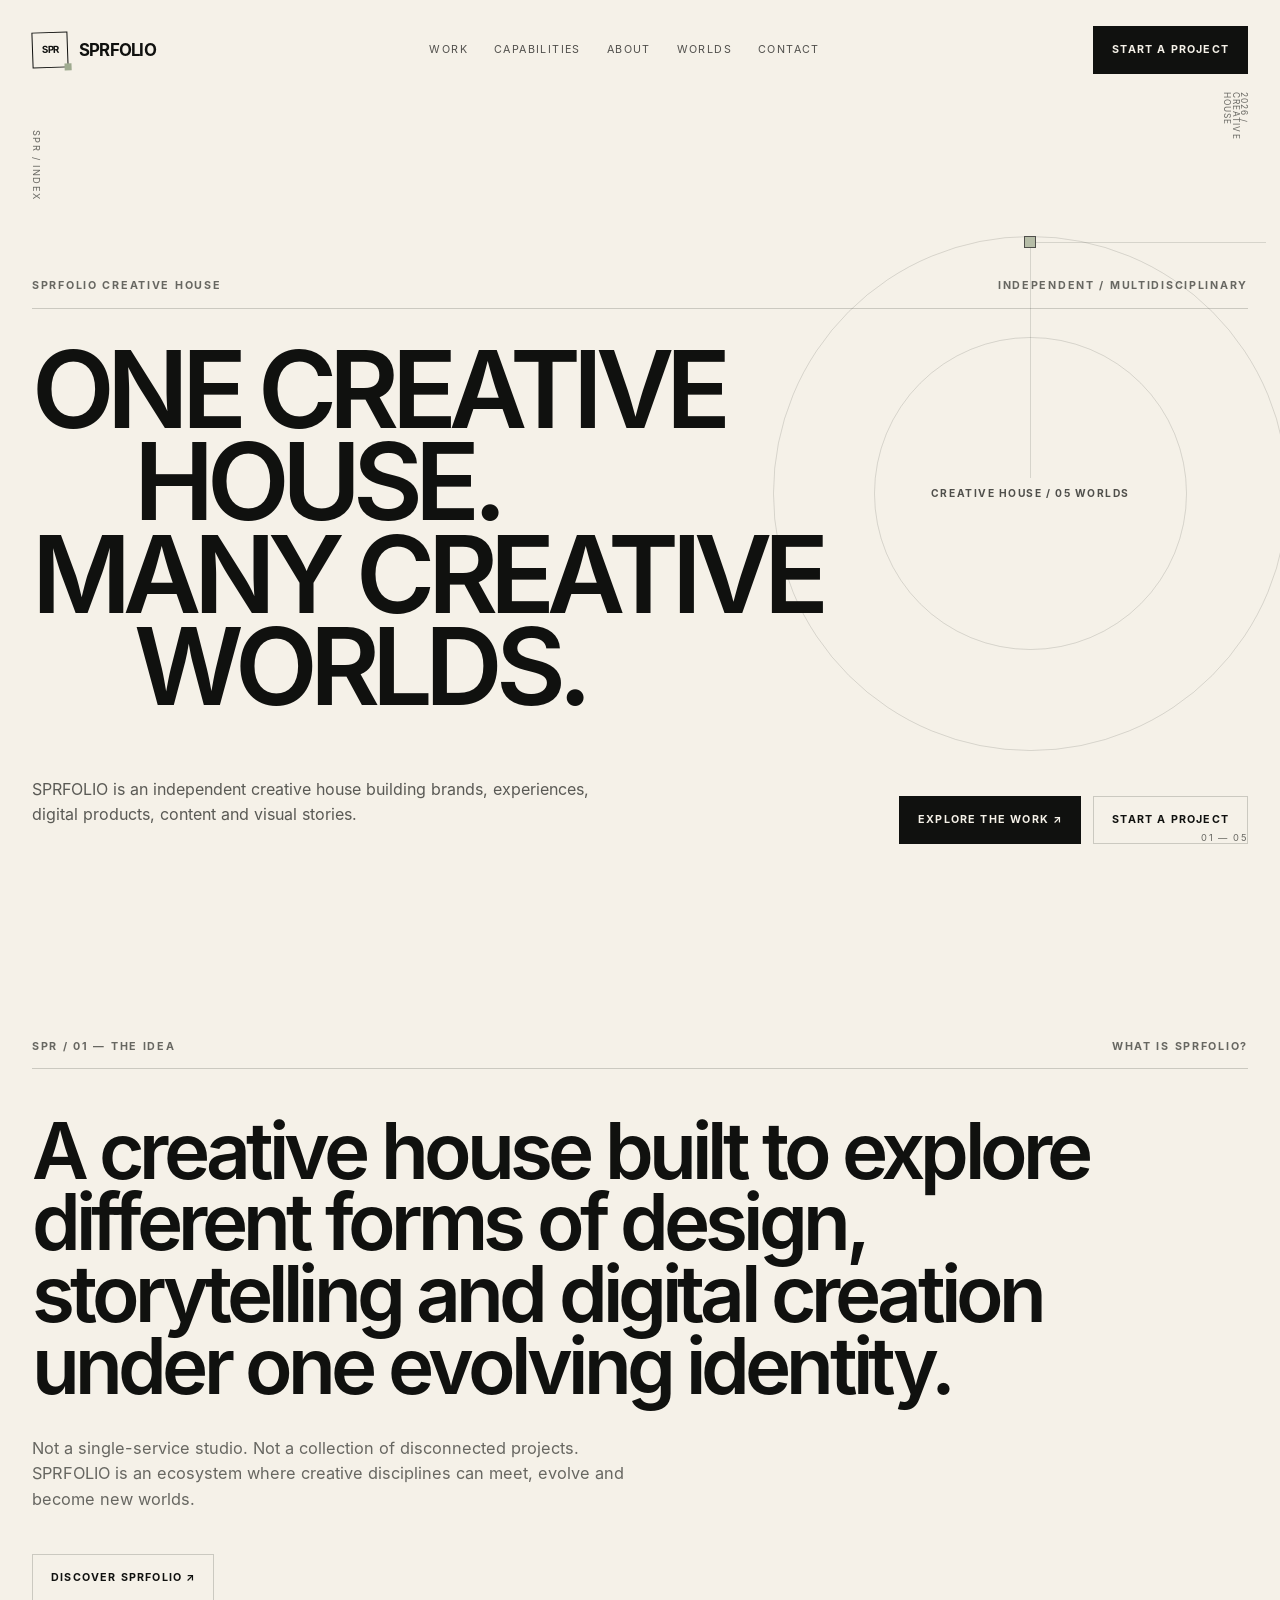
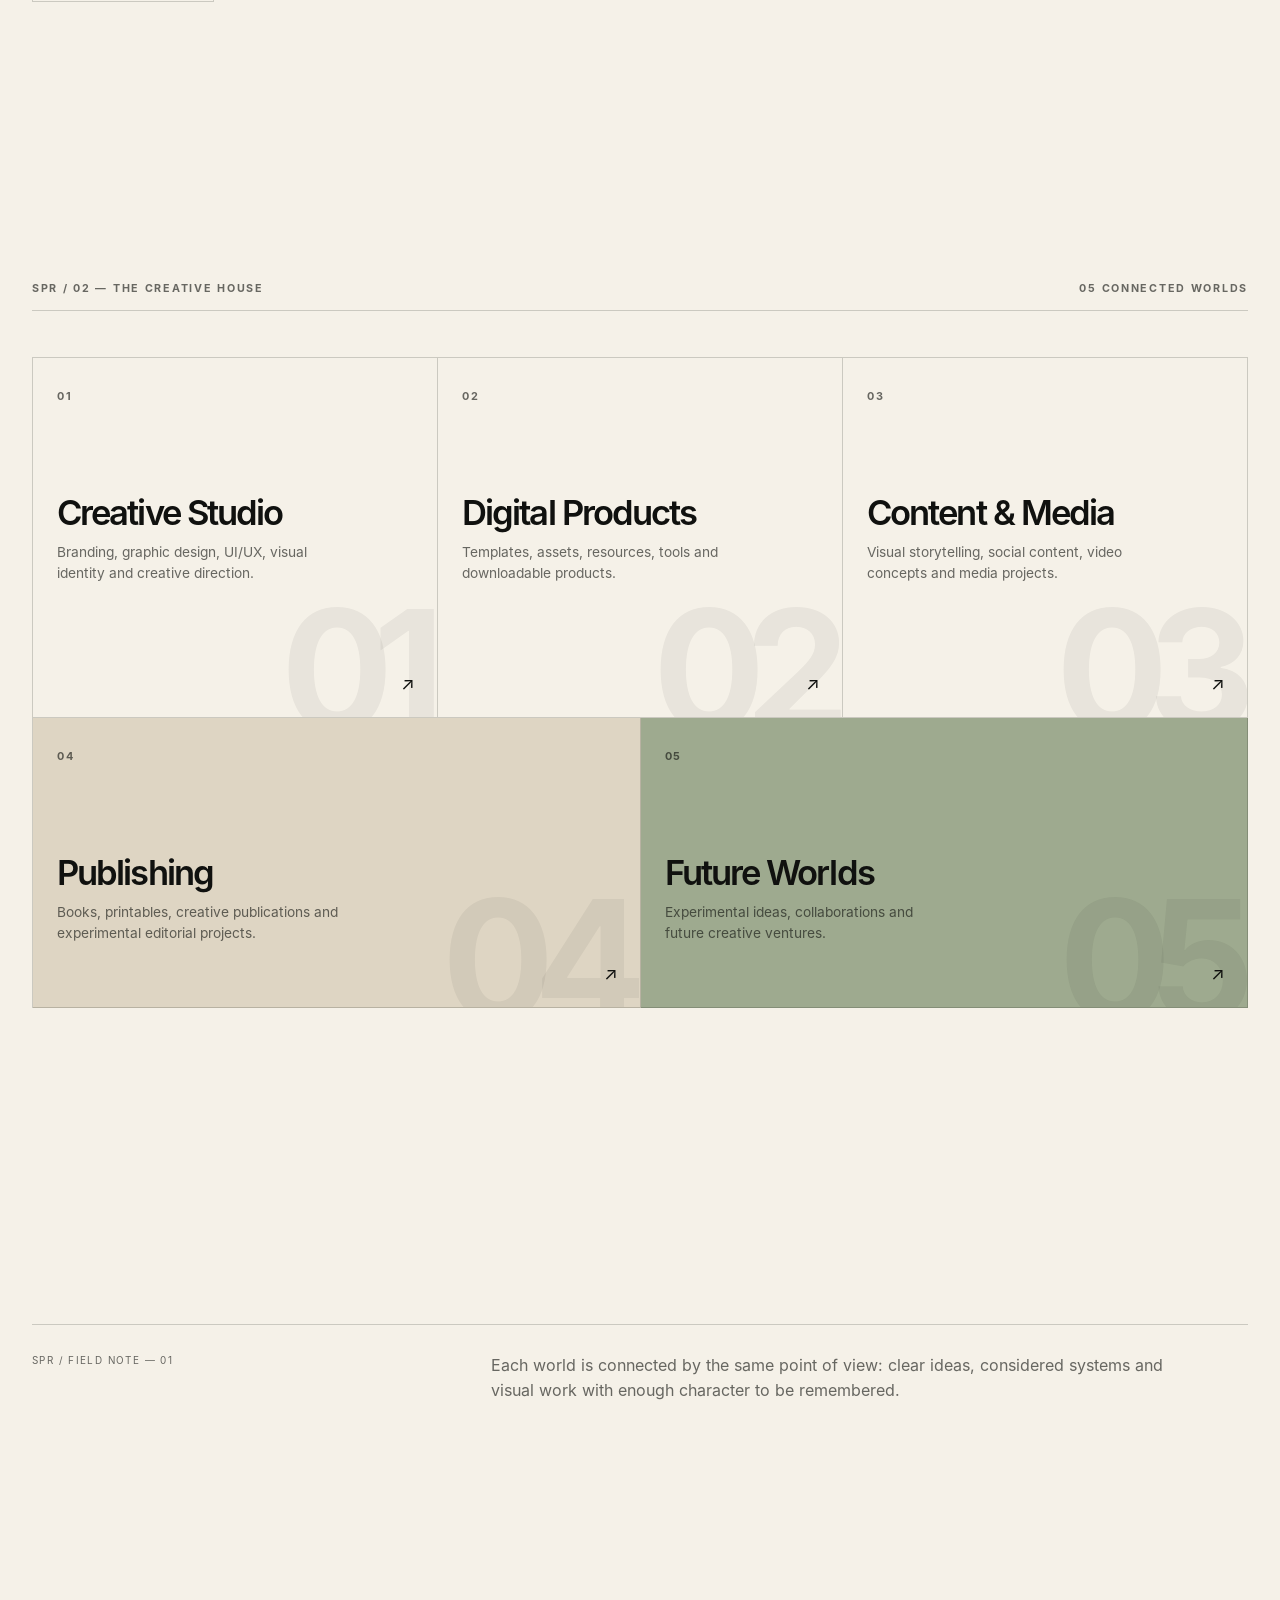
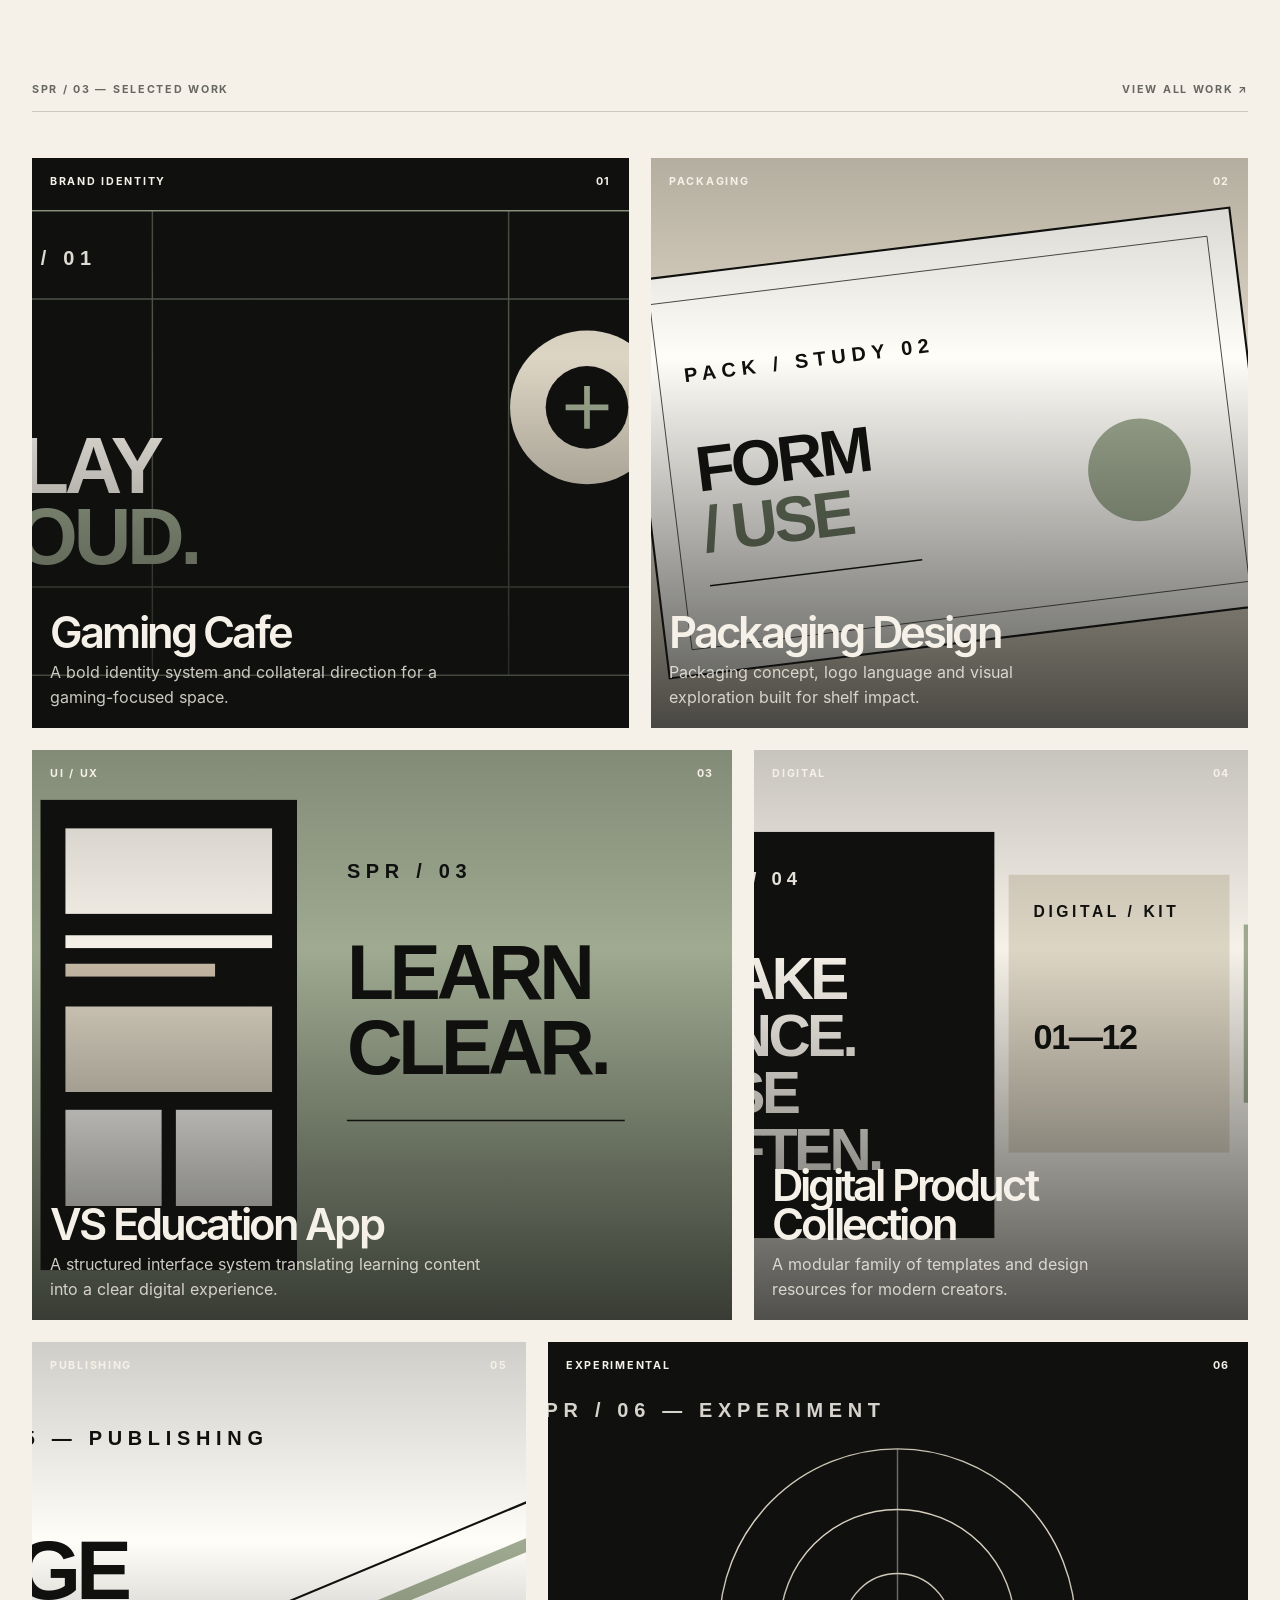
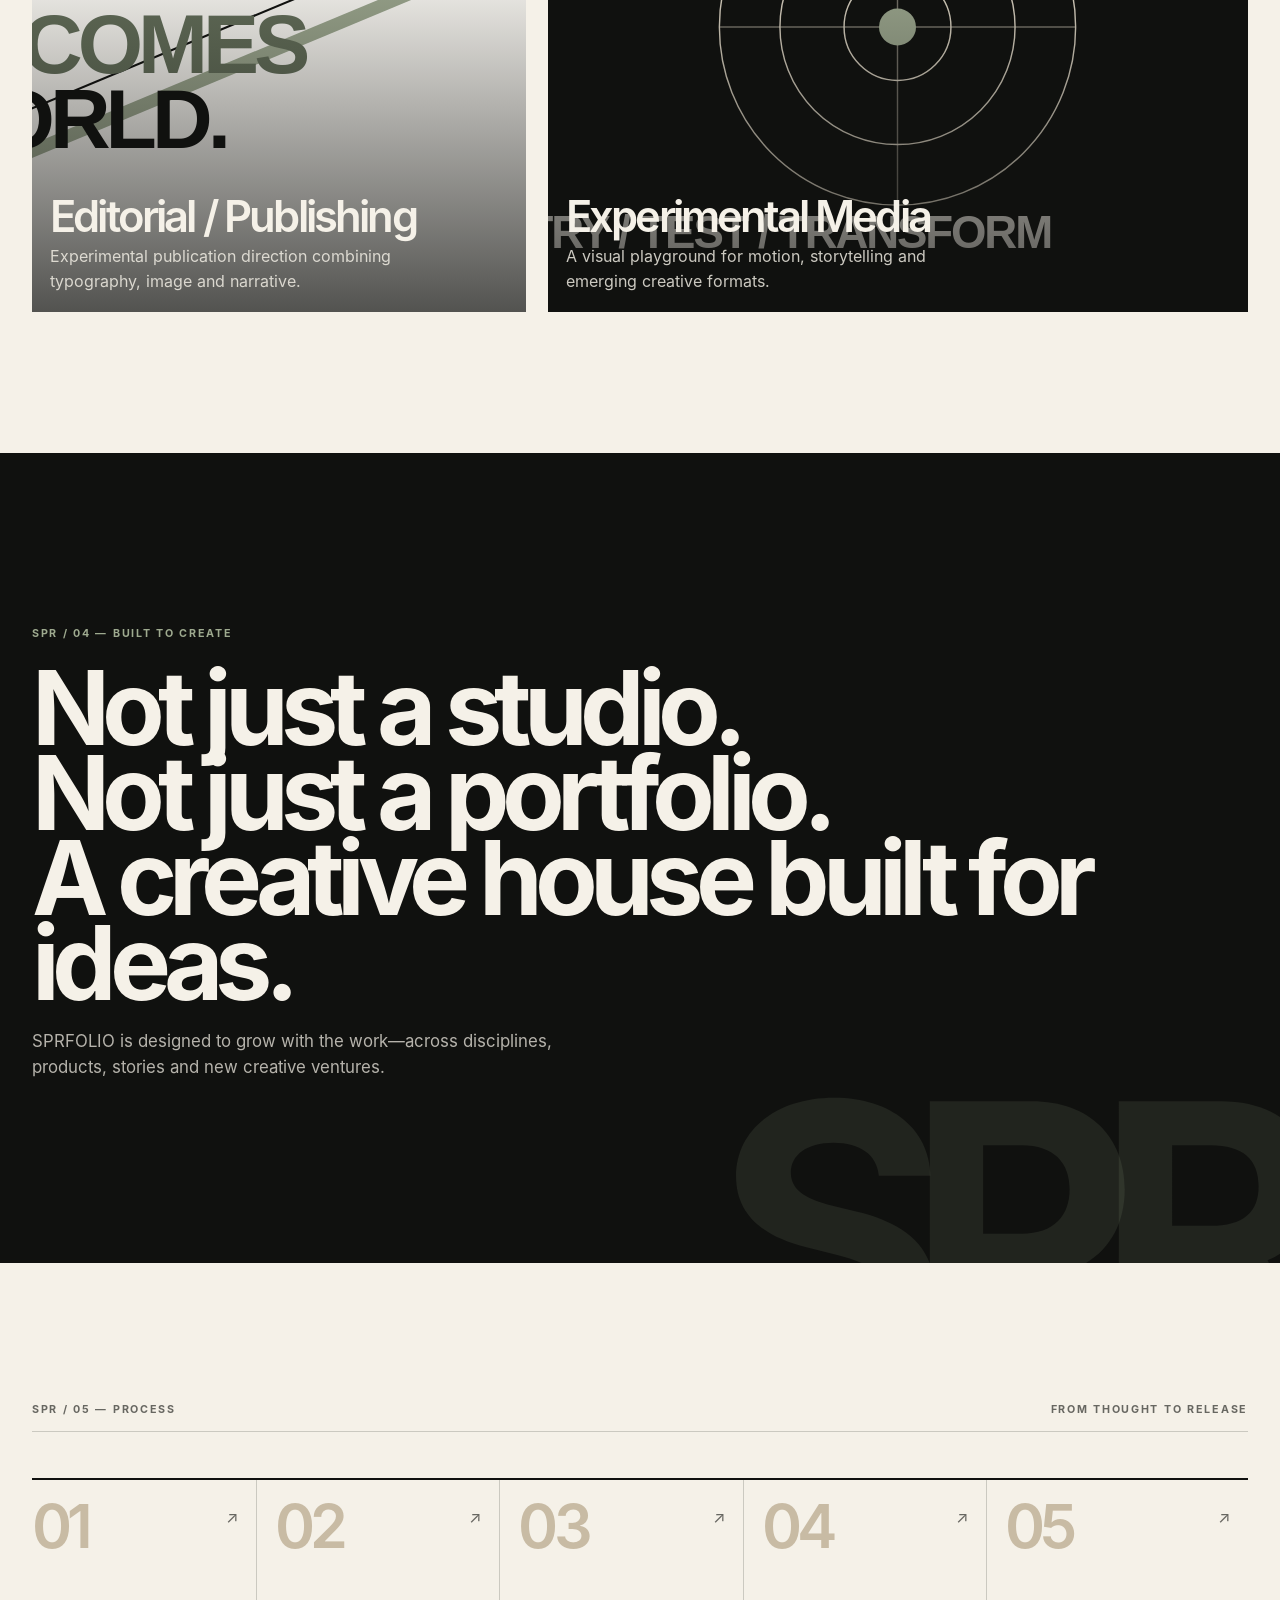
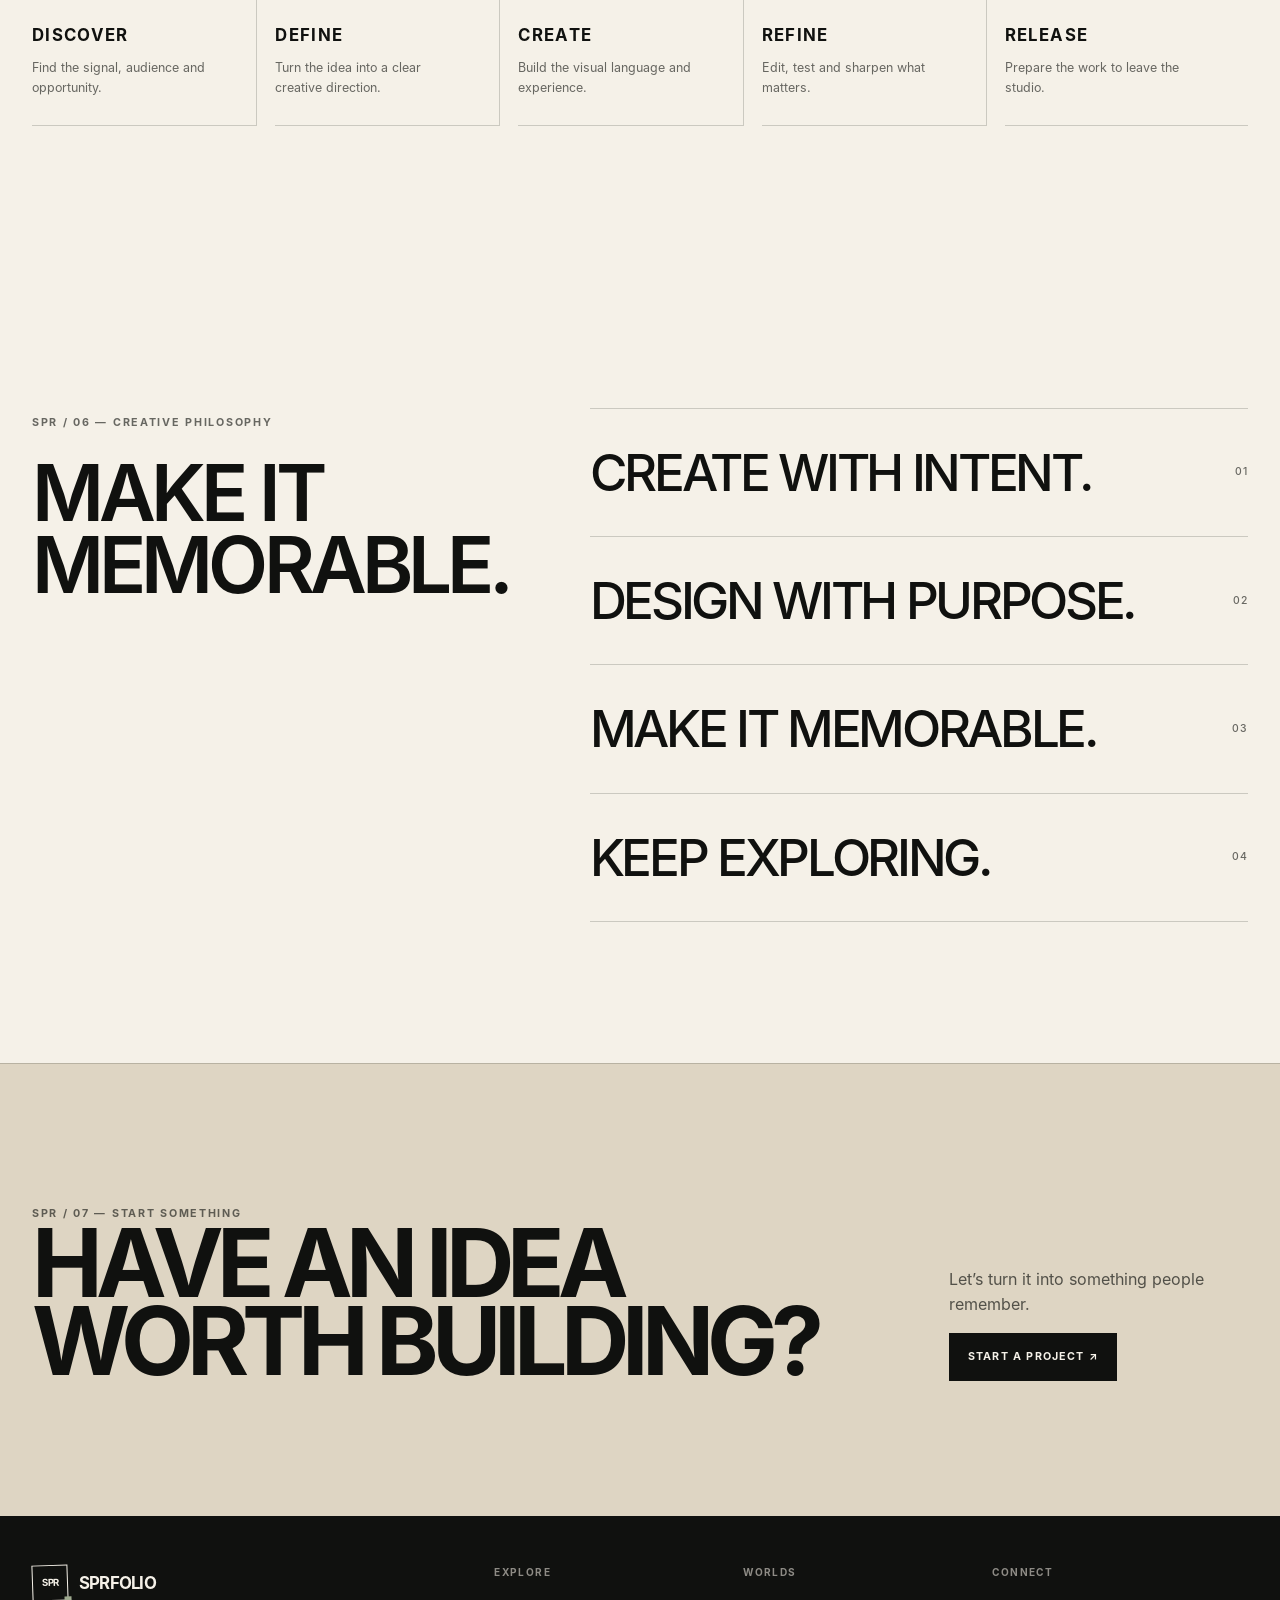
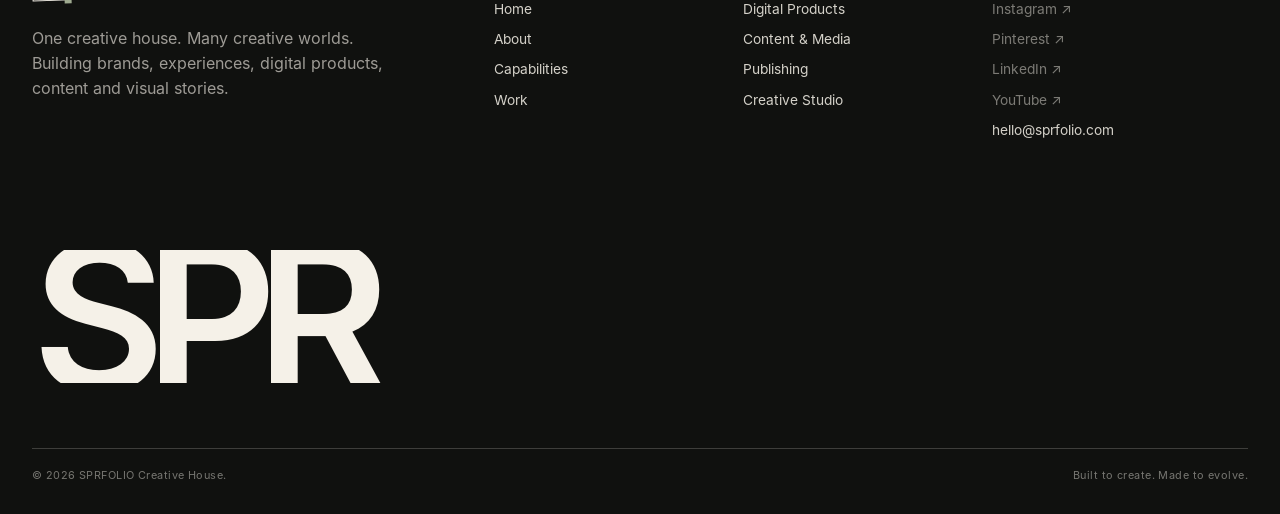
==== commit 0b61ffb0: "Fix footer social media links and update content Updated social media links and adjusted footer cont" ====
--- a/index.html
+++ b/index.html
@@ -8,5 +8,5 @@
 <section class="statement"><div class="container"><span class="eyebrow">SPR / 04 — Built to create</span><h2>Not just a studio.<br>Not just a portfolio.<br>A creative house built for ideas.</h2><p>SPRFOLIO is designed to grow with the work—across disciplines, products, stories and new creative ventures.</p></div></section>
 <section class="section"><div class="container"><div class="kicker-row"><span class="eyebrow">SPR / 05 — Process</span><span class="eyebrow">From thought to release</span></div><div class="process reveal"><div class="process-step"><strong>01</strong><h3>DISCOVER</h3><p>Find the signal, audience and opportunity.</p></div><div class="process-step"><strong>02</strong><h3>DEFINE</h3><p>Turn the idea into a clear creative direction.</p></div><div class="process-step"><strong>03</strong><h3>CREATE</h3><p>Build the visual language and experience.</p></div><div class="process-step"><strong>04</strong><h3>REFINE</h3><p>Edit, test and sharpen what matters.</p></div><div class="process-step"><strong>05</strong><h3>RELEASE</h3><p>Prepare the work to leave the studio.</p></div></div></div></section>
 <section class="section"><div class="container"><div class="principles"><div><span class="eyebrow">SPR / 06 — Creative philosophy</span><h2 class="headline principle-heading">MAKE IT<br>MEMORABLE.</h2></div><div class="principle-list reveal"><div class="principle">CREATE WITH INTENT.<span>01</span></div><div class="principle">DESIGN WITH PURPOSE.<span>02</span></div><div class="principle">MAKE IT MEMORABLE.<span>03</span></div><div class="principle">KEEP EXPLORING.<span>04</span></div></div></div></div></section>
-<section class="cta"><div class="container"><div class="cta-inner"><div><span class="eyebrow">SPR / 07 — Start something</span><h2>HAVE AN IDEA WORTH BUILDING?</h2></div><div><p>Let’s turn it into something people remember.</p><a class="button" href="contact.html">Start a project ↗</a></div></div></div></section></main><footer class="site-footer"><div class="container"><div class="footer-grid"><div class="footer-brand"><a class="brand" href="index.html"><span class="brand-mark">SPR</span><span>SPRFOLIO</span></a><p>One creative house. Many creative worlds. Building brands, experiences, digital products, content and visual stories.</p></div><div class="footer-col"><h4>Explore</h4><a href="index.html">Home</a><a href="about.html">About</a><a href="services.html">Capabilities</a><a href="work.html">Work</a></div><div class="footer-col"><h4>Worlds</h4><a href="digital-products.html">Digital Products</a><a href="content-media.html">Content & Media</a><a href="publishing.html">Publishing</a><a href="services.html">Creative Studio</a></div><div class="footer-col"><h4>Connect</h4><span class="social-pending" data-social="instagram" aria-disabled="true">Instagram ↗</span><span class="social-pending" data-social="behance" aria-disabled="true">Behance ↗</span><span class="social-pending" data-social="linkedin" aria-disabled="true">LinkedIn ↗</span><span class="social-pending" data-social="youtube" aria-disabled="true">YouTube ↗</span><a href="mailto:hello@sprfolio.com" data-email>hello@sprfolio.com</a></div></div><div class="footer-signature" aria-hidden="true">SPR</div><div class="footer-bottom"><span>© <span data-year></span> SPRFOLIO Creative House.</span><span>Built to create. Made to evolve.</span></div></div></footer>
-<script src="js/main.js" defer></script><script src="js/navigation.js" defer></script></body></html>+<section class="cta"><div class="container"><div class="cta-inner"><div><span class="eyebrow">SPR / 07 — Start something</span><h2>HAVE AN IDEA WORTH BUILDING?</h2></div><div><p>Let’s turn it into something people remember.</p><a class="button" href="contact.html">Start a project ↗</a></div></div></div></section></main><footer class="site-footer"><div class="container"><div class="footer-grid"><div class="footer-brand"><a class="brand" href="index.html"><span class="brand-mark">SPR</span><span>SPRFOLIO</span></a><p>One creative house. Many creative worlds. Building brands, experiences, digital products, content and visual stories.</p></div><div class="footer-col"><h4>Explore</h4><a href="index.html">Home</a><a href="about.html">About</a><a href="services.html">Capabilities</a><a href="work.html">Work</a></div><div class="footer-col"><h4>Worlds</h4><a href="digital-products.html">Digital Products</a><a href="content-media.html">Content & Media</a><a href="publishing.html">Publishing</a><a href="services.html">Creative Studio</a></div><div class="footer-col"><h4>Connect</h4><span class="social-pending" data-social="instagram" aria-disabled="false"><a href="https://www.instagram.com/sprfolio/">Instagram ↗</a></span><span class="social-pending" data-social="pinterest" aria-disabled="false"><a href="https://in.pinterest.com/thesprfolio/">Pinterest ↗</a></span><span class="social-pending" data-social="linkedin" aria-disabled="false"><a href="https://www.linkedin.com/in/spr-folio-50094443b/">LinkedIn ↗</a></span><span class="social-pending" data-social="youtube" aria-disabled="false"><a href="https://www.youtube.com/@SPRFOLIO">YouTube ↗</a></span><a href="mailto:thesprfolio@gmail.com" data-email>hello@sprfolio.com</a></div></div><div class="footer-signature" aria-hidden="true">SPR</div><div class="footer-bottom"><span>© <span data-year></span> SPRFOLIO Creative House.</span><span>Built to create. Made to evolve.</span></div></div></footer>
+<script src="js/main.js" defer></script><script src="js/navigation.js" defer></script></body></html>
